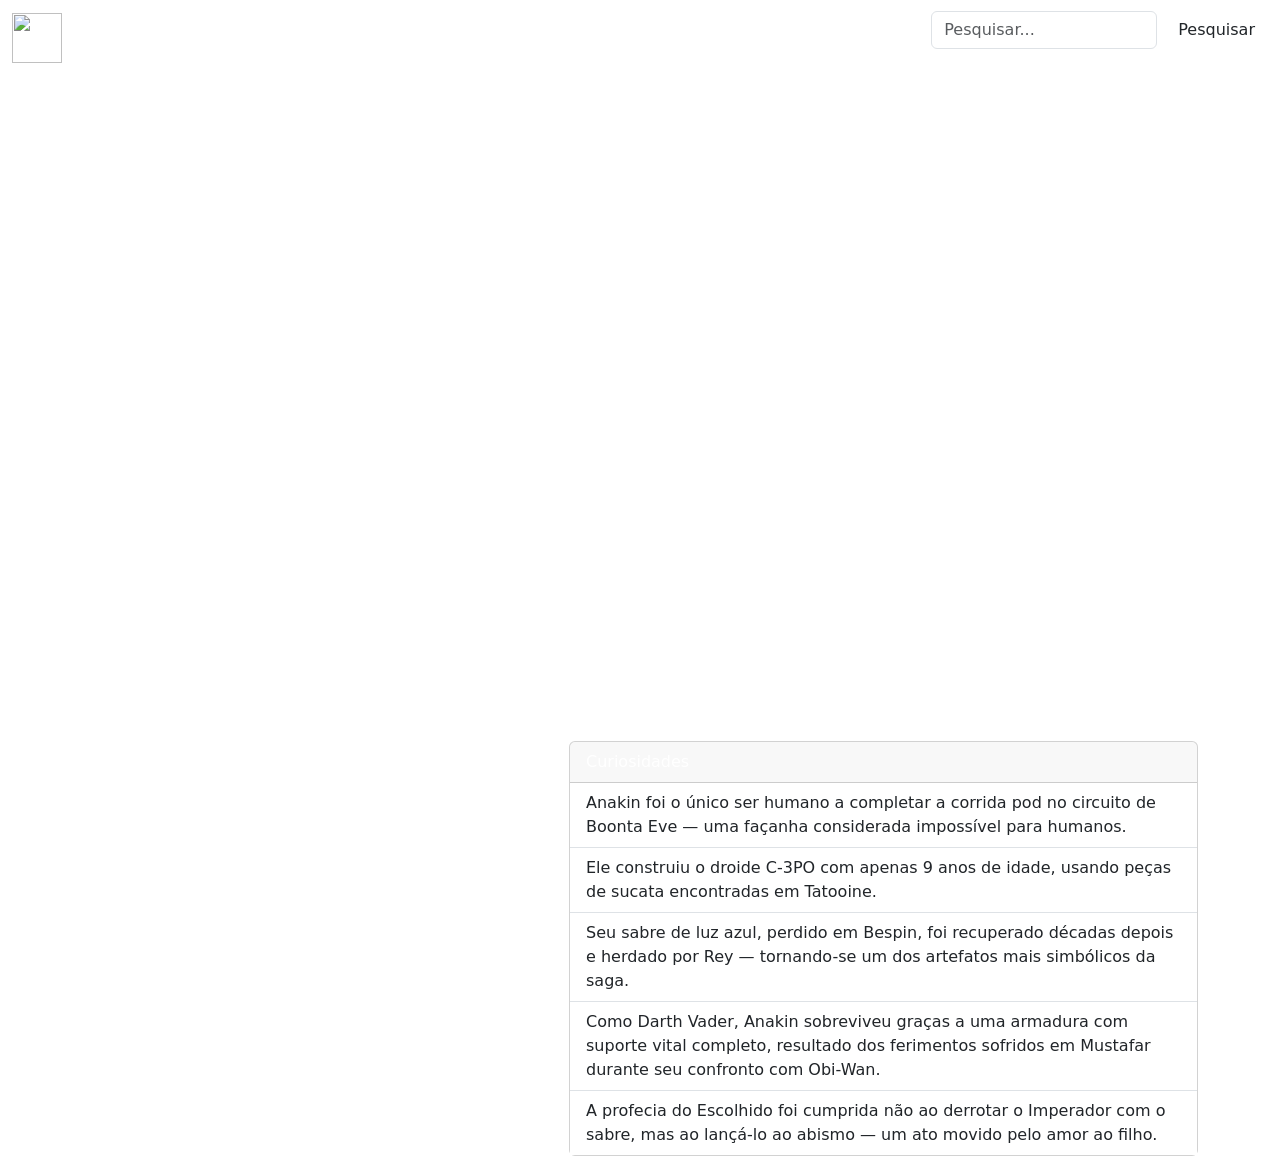
==== home.html @ 6c8e9601 "add - refazendo a infraestrutura do site para melhor desempenho" ====
<html lang="pt-br">
<head>
    <meta charset="UTF-8">
    <meta name="viewport" content="width=device-width, initial-scale=1.0">
    <title>Anakin Skywalker</title>
    <link href="https://cdn.jsdelivr.net/npm/bootstrap@5.3.8/dist/css/bootstrap.min.css" rel="stylesheet"
        integrity="sha384-sRIl4kxILFvY47J16cr9ZwB07vP4J8+LH7qKQnuqkuIAvNWLzeN8tE5YBujZqJLB" crossorigin="anonymous">
    <link rel="stylesheet" href="styles/style.css">
</head>
<body id="body-presentation">

    <nav class="navbar navbar-expand-lg navbar-dark" id="navbar-main">
        <div class="container-fluid">
            <a class="navbar-brand" href="home.html#">
                <img src="" alt="Anakin Skywalker Logo" height="50">
            </a>
            <button class="navbar-toggler" type="button" data-bs-toggle="collapse"
                data-bs-target="#navbarSupportedContent" aria-controls="navbarSupportedContent"
                aria-expanded="false" aria-label="Toggle navigation">
                <span class="navbar-toggler-icon"></span>
            </button>
            <div class="collapse navbar-collapse" id="navbarSupportedContent">
                <ul class="navbar-nav me-auto mb-2 mb-lg-0">
                    <li class="nav-item">
                        <a class="nav-link" href="home.html#">Início</a>
                    </li>
                    <li class="nav-item">
                        <a class="nav-link" href="#">Star Wars</a>
                    </li>
                    <li class="nav-item dropdown">
                        <a class="nav-link dropdown-toggle" href="#" id="navbarDropdown" role="button"
                            data-bs-toggle="dropdown" aria-expanded="false">
                            Seções
                        </a>
                        <ul class="dropdown-menu" id="dropdown-menu" aria-labelledby="navbarDropdown">
                            <li><a class="dropdown-item" href="presentation.html">Apresentação</a></li>
                            <li><a class="dropdown-item" href="#">Origem</a></li>
                            <li><a class="dropdown-item" href="#">A Queda</a></li>
                            <li><a class="dropdown-item" href="#">Fórum</a></li>
                        </ul>
                    </li>
                </ul>
                <form class="d-flex">
                    <input class="form-control me-2" type="search" placeholder="Pesquisar..." aria-label="Search">
                    <button class="btn" id="btn-search" type="submit">Pesquisar</button>
                </form>
            </div>
        </div>
    </nav>

    <section class="container mt-5 text-white">
        <div class="row align-items-center">

            <div class="col-md-5 text-center">
                <div class="d-flex align-items-center justify-content-center" id="img-placeholder">
                    <!-- Adicione a imagem do personagem aqui -->
                    IMAGEM DO PERSONAGEM
                </div>
            </div>

            <div class="col-md-7 ps-4" id="text-box">
                <h1 class="mb-1">Anakin <span id="name-highlight">Skywalker</span></h1>
                <hr id="title-divider" class="mb-4">

                <p>
                    Anakin Skywalker, nascido como o Escolhido da Força, é um dos personagens mais complexos e
                    trágicos da saga Star Wars. Oriundo do planeta Tatooine, onde viveu como escravo junto à sua
                    mãe, Shmi, Anakin foi descoberto pelo Jedi Qui-Gon Jinn, que acreditava ser ele a profecia
                    vivante responsável por trazer equilíbrio à Força.
                </p>

                <p>
                    Dotado de um midichlorian count sem precedentes — superior até mesmo ao do Mestre Yoda —
                    Anakin demonstrou habilidades extraordinárias desde criança: pilotava pods com maestria
                    instintiva, construía droides e possuía reflexos sobre-humanos. Sua ligação com a Força
                    era tão profunda que a própria Força o concebeu, sem a necessidade de um pai biológico.
                </p>

                <p>
                    Treinado por Obi-Wan Kenobi, Anakin tornou-se um dos mais brilhantes Cavaleiros Jedi da
                    República, heroico nas batalhas das Guerras Clônicas. Contudo, seu amor por Padmé Amidala
                    e o medo de perdê-la abriram uma brecha para a sedução do Lado Sombrio, culminando em
                    sua transformação no temível Lorde Sith Darth Vader.
                </p>

                <p>
                    Mais do que um vilão ou um herói, Anakin Skywalker é o símbolo da dualidade humana —
                    entre luz e sombra, dever e paixão, poder e fraqueza. Sua redenção final, ao salvar
                    seu filho Luke, provou que mesmo nas trevas mais profundas, a luz da Força nunca se apaga.
                </p>

                <div class="row mt-4">
                    <div class="col-12">
                        <div class="card text-white" id="curiosidades-card">
                            <div class="card-header" id="card-header">
                                Curiosidades
                            </div>
                            <div class="card-body p-0">
                                <ul class="list-group list-group-flush" id="curiosidades-list">
                                    <li class="list-group-item">
                                        Anakin foi o único ser humano a completar a corrida pod no circuito de Boonta Eve — uma façanha considerada impossível para humanos.
                                    </li>
                                    <li class="list-group-item">
                                        Ele construiu o droide C-3PO com apenas 9 anos de idade, usando peças de sucata encontradas em Tatooine.
                                    </li>
                                    <li class="list-group-item">
                                        Seu sabre de luz azul, perdido em Bespin, foi recuperado décadas depois e herdado por Rey — tornando-se um dos artefatos mais simbólicos da saga.
                                    </li>
                                    <li class="list-group-item">
                                        Como Darth Vader, Anakin sobreviveu graças a uma armadura com suporte vital completo, resultado dos ferimentos sofridos em Mustafar durante seu confronto com Obi-Wan.
                                    </li>
                                    <li class="list-group-item">
                                        A profecia do Escolhido foi cumprida não ao derrotar o Imperador com o sabre, mas ao lançá-lo ao abismo — um ato movido pelo amor ao filho.
                                    </li>
                                </ul>
                            </div>
                        </div>
                    </div>
                </div>

            </div>

        </div>
    </section>

    <script src="https://cdn.jsdelivr.net/npm/bootstrap@5.0.2/dist/js/bootstrap.bundle.min.js"
        integrity="sha384-MrcW6ZMFYlzcLA8Nl+NtUVF0sA7MsXsP1UyJoMp4YLEuNSfAP+JcXn/tWtIaxVXM"
        crossorigin="anonymous"></script>
    <script src="scripts/script.js"></script>


</body>
</html>
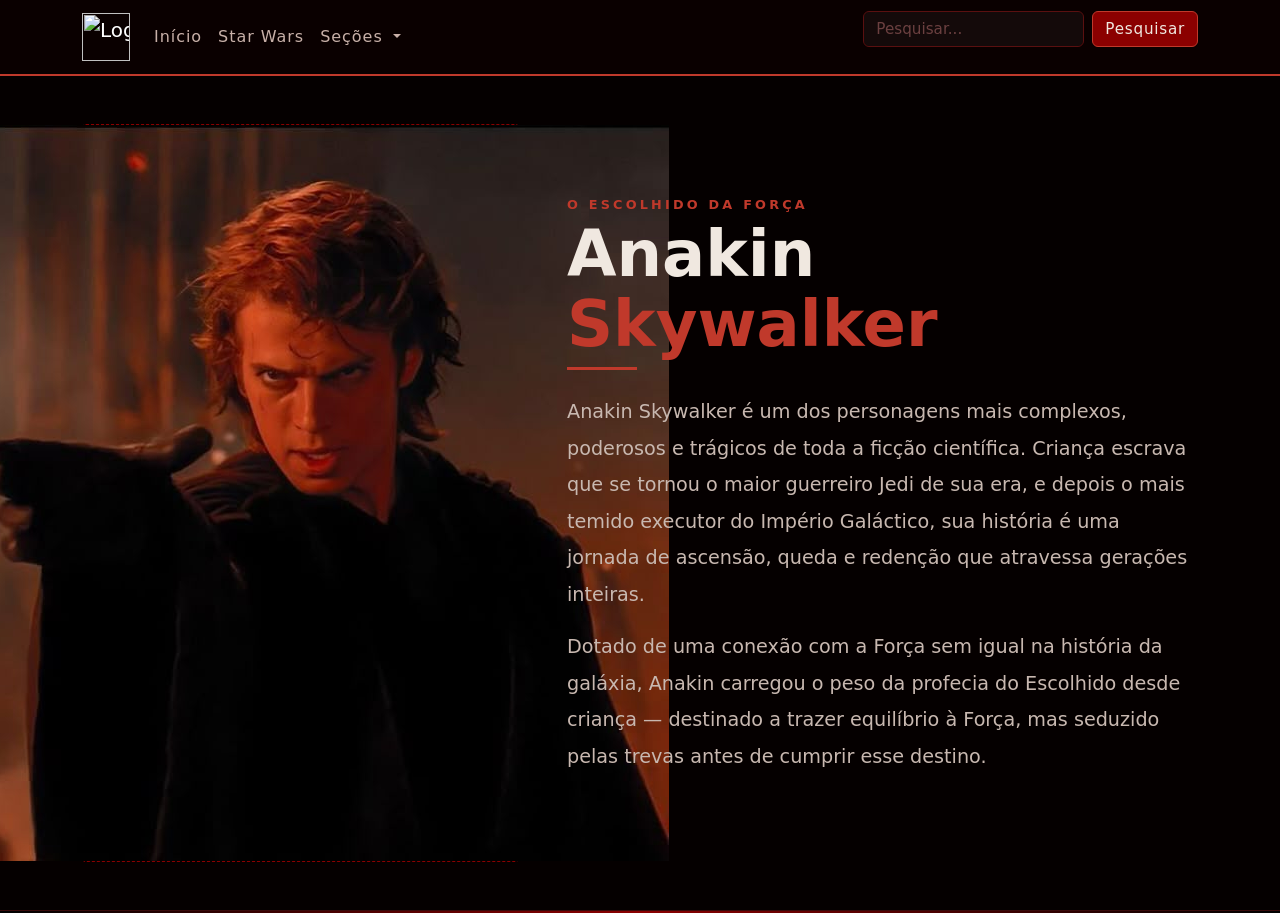
==== commit 73666a06: "add - navbar feita e possivelmente funcional e primeiro tópico feito, pasta assets com as imagens po" ====
--- a/home.html
+++ b/home.html
@@ -5,31 +5,32 @@
     <title>Anakin Skywalker</title>
     <link href="https://cdn.jsdelivr.net/npm/bootstrap@5.3.8/dist/css/bootstrap.min.css" rel="stylesheet"
         integrity="sha384-sRIl4kxILFvY47J16cr9ZwB07vP4J8+LH7qKQnuqkuIAvNWLzeN8tE5YBujZqJLB" crossorigin="anonymous">
-    <link rel="stylesheet" href="styles/style.css">
+    <link rel="stylesheet" href="style.css">
 </head>
-<body id="body-presentation">
+<body id="body-main">
 
+    <!-- NAVBAR -->
     <nav class="navbar navbar-expand-lg navbar-dark" id="navbar-main">
-        <div class="container-fluid">
-            <a class="navbar-brand" href="home.html#">
-                <img src="" alt="Anakin Skywalker Logo" height="50">
+        <div class="container">
+            <a class="navbar-brand" href="home.html">
+                <img src="" alt="Logo" height="48">
             </a>
             <button class="navbar-toggler" type="button" data-bs-toggle="collapse"
-                data-bs-target="#navbarSupportedContent" aria-controls="navbarSupportedContent"
+                data-bs-target="#navbarContent" aria-controls="navbarContent"
                 aria-expanded="false" aria-label="Toggle navigation">
                 <span class="navbar-toggler-icon"></span>
             </button>
-            <div class="collapse navbar-collapse" id="navbarSupportedContent">
+            <div class="collapse navbar-collapse" id="navbarContent">
                 <ul class="navbar-nav me-auto mb-2 mb-lg-0">
                     <li class="nav-item">
-                        <a class="nav-link" href="home.html#">Início</a>
+                        <a class="nav-link" href="home.html">Início</a>
                     </li>
                     <li class="nav-item">
                         <a class="nav-link" href="#">Star Wars</a>
                     </li>
                     <li class="nav-item dropdown">
-                        <a class="nav-link dropdown-toggle" href="#" id="navbarDropdown" role="button"
-                            data-bs-toggle="dropdown" aria-expanded="false">
+                        <a class="nav-link dropdown-toggle" href="#" id="navbarDropdown"
+                            role="button" data-bs-toggle="dropdown" aria-expanded="false">
                             Seções
                         </a>
                         <ul class="dropdown-menu" id="dropdown-menu" aria-labelledby="navbarDropdown">
@@ -48,86 +49,41 @@
         </div>
     </nav>
 
-    <section class="container mt-5 text-white">
-        <div class="row align-items-center">
-
-            <div class="col-md-5 text-center">
-                <div class="d-flex align-items-center justify-content-center" id="img-placeholder">
-                    <!-- Adicione a imagem do personagem aqui -->
-                    IMAGEM DO PERSONAGEM
+    <!-- O ESCOLHIDOOOO -->
+    <section id="hero" class="py-5">
+        <div class="container">
+            <div class="row align-items-center g-5">
+                <div class="col-md-5 text-center">
+                    <div class="img-block d-flex align-items-center justify-content-center" id="hero-img">
+                       <img src="assets/anakin.bravo.jpg" alt="">
+                    </div>
+                </div>
+                <div class="col-md-7">
+                    <p class="section-label">O ESCOLHIDO DA FORÇA</p>
+                    <h1 id="hero-title">Anakin<br><span id="hero-surname">Skywalker</span></h1>
+                    <div class="red-line mb-4"></div>
+                    <p class="lead-text">
+                        Anakin Skywalker é um dos personagens mais complexos, poderosos e trágicos de toda a ficção científica.
+                        Criança escrava que se tornou o maior guerreiro Jedi de sua era, e depois o mais temido executor do Império Galáctico,
+                        sua história é uma jornada de ascensão, queda e redenção que atravessa gerações inteiras.
+                    </p>
+                    <p class="lead-text">
+                        Dotado de uma conexão com a Força sem igual na história da galáxia, Anakin carregou o peso da profecia do Escolhido
+                        desde criança — destinado a trazer equilíbrio à Força, mas seduzido pelas trevas antes de cumprir esse destino.
+                    </p>
                 </div>
             </div>
-
-            <div class="col-md-7 ps-4" id="text-box">
-                <h1 class="mb-1">Anakin <span id="name-highlight">Skywalker</span></h1>
-                <hr id="title-divider" class="mb-4">
-
-                <p>
-                    Anakin Skywalker, nascido como o Escolhido da Força, é um dos personagens mais complexos e
-                    trágicos da saga Star Wars. Oriundo do planeta Tatooine, onde viveu como escravo junto à sua
-                    mãe, Shmi, Anakin foi descoberto pelo Jedi Qui-Gon Jinn, que acreditava ser ele a profecia
-                    vivante responsável por trazer equilíbrio à Força.
-                </p>
-
-                <p>
-                    Dotado de um midichlorian count sem precedentes — superior até mesmo ao do Mestre Yoda —
-                    Anakin demonstrou habilidades extraordinárias desde criança: pilotava pods com maestria
-                    instintiva, construía droides e possuía reflexos sobre-humanos. Sua ligação com a Força
-                    era tão profunda que a própria Força o concebeu, sem a necessidade de um pai biológico.
-                </p>
-
-                <p>
-                    Treinado por Obi-Wan Kenobi, Anakin tornou-se um dos mais brilhantes Cavaleiros Jedi da
-                    República, heroico nas batalhas das Guerras Clônicas. Contudo, seu amor por Padmé Amidala
-                    e o medo de perdê-la abriram uma brecha para a sedução do Lado Sombrio, culminando em
-                    sua transformação no temível Lorde Sith Darth Vader.
-                </p>
-
-                <p>
-                    Mais do que um vilão ou um herói, Anakin Skywalker é o símbolo da dualidade humana —
-                    entre luz e sombra, dever e paixão, poder e fraqueza. Sua redenção final, ao salvar
-                    seu filho Luke, provou que mesmo nas trevas mais profundas, a luz da Força nunca se apaga.
-                </p>
-
-                <div class="row mt-4">
-                    <div class="col-12">
-                        <div class="card text-white" id="curiosidades-card">
-                            <div class="card-header" id="card-header">
-                                Curiosidades
-                            </div>
-                            <div class="card-body p-0">
-                                <ul class="list-group list-group-flush" id="curiosidades-list">
-                                    <li class="list-group-item">
-                                        Anakin foi o único ser humano a completar a corrida pod no circuito de Boonta Eve — uma façanha considerada impossível para humanos.
-                                    </li>
-                                    <li class="list-group-item">
-                                        Ele construiu o droide C-3PO com apenas 9 anos de idade, usando peças de sucata encontradas em Tatooine.
-                                    </li>
-                                    <li class="list-group-item">
-                                        Seu sabre de luz azul, perdido em Bespin, foi recuperado décadas depois e herdado por Rey — tornando-se um dos artefatos mais simbólicos da saga.
-                                    </li>
-                                    <li class="list-group-item">
-                                        Como Darth Vader, Anakin sobreviveu graças a uma armadura com suporte vital completo, resultado dos ferimentos sofridos em Mustafar durante seu confronto com Obi-Wan.
-                                    </li>
-                                    <li class="list-group-item">
-                                        A profecia do Escolhido foi cumprida não ao derrotar o Imperador com o sabre, mas ao lançá-lo ao abismo — um ato movido pelo amor ao filho.
-                                    </li>
-                                </ul>
-                            </div>
-                        </div>
-                    </div>
-                </div>
-
-            </div>
-
         </div>
     </section>
+
+    <div class="section-divider"></div>
+
+    
 
     <script src="https://cdn.jsdelivr.net/npm/bootstrap@5.0.2/dist/js/bootstrap.bundle.min.js"
         integrity="sha384-MrcW6ZMFYlzcLA8Nl+NtUVF0sA7MsXsP1UyJoMp4YLEuNSfAP+JcXn/tWtIaxVXM"
         crossorigin="anonymous"></script>
     <script src="scripts/script.js"></script>
 
-
 </body>
 </html>
--- a/style.css
+++ b/style.css
@@ -0,0 +1,202 @@
+/* ── BASE ── */
+body#body-main {
+    background-color: #000000;
+    color: #e0d4cc;
+    overflow-y: scroll;
+}
+
+/* ── NAVBAR ── */
+#navbar-main {
+    background-color: #0a0000 !important;
+    border-bottom: 2px solid #c0392b;
+}
+
+.nav-link {
+    color: #c8b0a8 !important;
+    font-size: 1rem;
+    letter-spacing: 0.06em;
+}
+
+.nav-link:hover {
+    color: #ffffff !important;
+}
+
+#dropdown-menu {
+    background-color: #0d0000;
+    border: 1px solid #8b0000;
+}
+
+#dropdown-menu .dropdown-item {
+    color: #c8b0a8;
+    font-size: 0.95rem;
+}
+
+#dropdown-menu .dropdown-item:hover {
+    background-color: rgba(192, 57, 43, 0.25);
+    color: #ffffff;
+}
+
+#btn-search {
+    background-color: #8b0000;
+    color: #f0e8e0;
+    border: 1px solid #c0392b;
+    font-size: 0.95rem;
+    letter-spacing: 0.05em;
+}
+
+#btn-search:hover {
+    background-color: #c0392b;
+    color: #ffffff;
+}
+
+.form-control {
+    background-color: rgba(255,255,255,0.04);
+    border: 1px solid #5a1010;
+    color: #e0d4cc;
+    font-size: 0.95rem;
+}
+
+.form-control::placeholder { color: #6b4040; }
+
+.form-control:focus {
+    background-color: rgba(255,255,255,0.06);
+    border-color: #c0392b;
+    box-shadow: 0 0 0 0.15rem rgba(192,57,43,0.25);
+    color: #e0d4cc;
+}
+
+/* ── HERO ── */
+#hero {
+    background-color: #050000;
+    border-bottom: 1px solid #3a0a0a;
+}
+
+#hero-title {
+    font-size: 4rem;
+    font-weight: 800;
+    line-height: 1.1;
+    color: #f0e8e0;
+}
+
+#hero-surname {
+    color: #c0392b;
+}
+
+/* ── SECTIONS ── */
+section { background-color: #000000; }
+#jedi         { background-color: #030000; }
+#queda        { background-color: #070000; }
+#vader        { background-color: #030000; }
+#curiosidades { background-color: #050000; }
+
+/* ── LABELS E TÍTULOS ── */
+.section-label {
+    font-size: 0.8rem;
+    letter-spacing: 0.25em;
+    color: #c0392b;
+    margin-bottom: 0.3rem;
+    font-weight: 600;
+}
+
+.section-title {
+    font-size: 2.4rem;
+    font-weight: 700;
+    color: #f0e8e0;
+}
+
+.subsection-title {
+    font-size: 1.6rem;
+    font-weight: 700;
+    color: #f0e8e0;
+}
+
+.red-text { color: #c0392b; }
+
+/* ── LINHAS VERMELHAS ── */
+.red-line {
+    width: 70px;
+    height: 3px;
+    background-color: #c0392b;
+    border: none;
+}
+
+.red-line-sm {
+    width: 50px;
+    height: 2px;
+    background-color: #c0392b;
+}
+
+/* ── TEXTOS ── */
+.lead-text {
+    font-size: 1.2rem;
+    line-height: 1.9;
+    color: #c8b8b0;
+}
+
+.body-text {
+    font-size: 1.15rem;
+    line-height: 1.9;
+    color: #c0b0a8;
+    margin-bottom: 1.2rem;
+}
+
+.card-body-text {
+    font-size: 1.05rem;
+    line-height: 1.8;
+    color: #b0a098;
+}
+
+/* ── BLOCOS DE IMAGEM ── */
+.img-block {
+    min-height: 380px;
+    background-color: #0d0000;
+    border: 1px dashed #8b0000;
+    border-radius: 4px;
+    color: #5a1a1a;
+    font-size: 0.78rem;
+    letter-spacing: 0.15em;
+    text-align: center;
+}
+
+/* ── CARDS DE BATALHA ── */
+#card-obra1, #card-obra2, #card-obra3 {
+    background-color: #0d0000;
+    border: 1px solid #5a1010;
+}
+
+.card-title-red {
+    color: #c0392b;
+    font-size: 1.1rem;
+    font-weight: 700;
+    margin-bottom: 0.8rem;
+}
+
+/* ── CARDS DE CURIOSIDADES ── */
+.curio-card {
+    background-color: #0a0000;
+    border: 1px solid #5a1010;
+    border-top: 3px solid #c0392b;
+}
+
+.curio-number {
+    font-size: 2rem;
+    font-weight: 800;
+    color: #8b0000;
+    margin-bottom: 0.5rem;
+    line-height: 1;
+}
+
+/* ── DIVIDER ── */
+.section-divider {
+    height: 2px;
+    background: linear-gradient(to right, transparent, #8b0000, transparent);
+}
+
+/* ── FOOTER ── */
+#footer-main {
+    background-color: #0a0000;
+    border-top: 2px solid #8b0000;
+    color: #6b3030;
+    font-size: 0.9rem;
+    letter-spacing: 0.08em;
+}
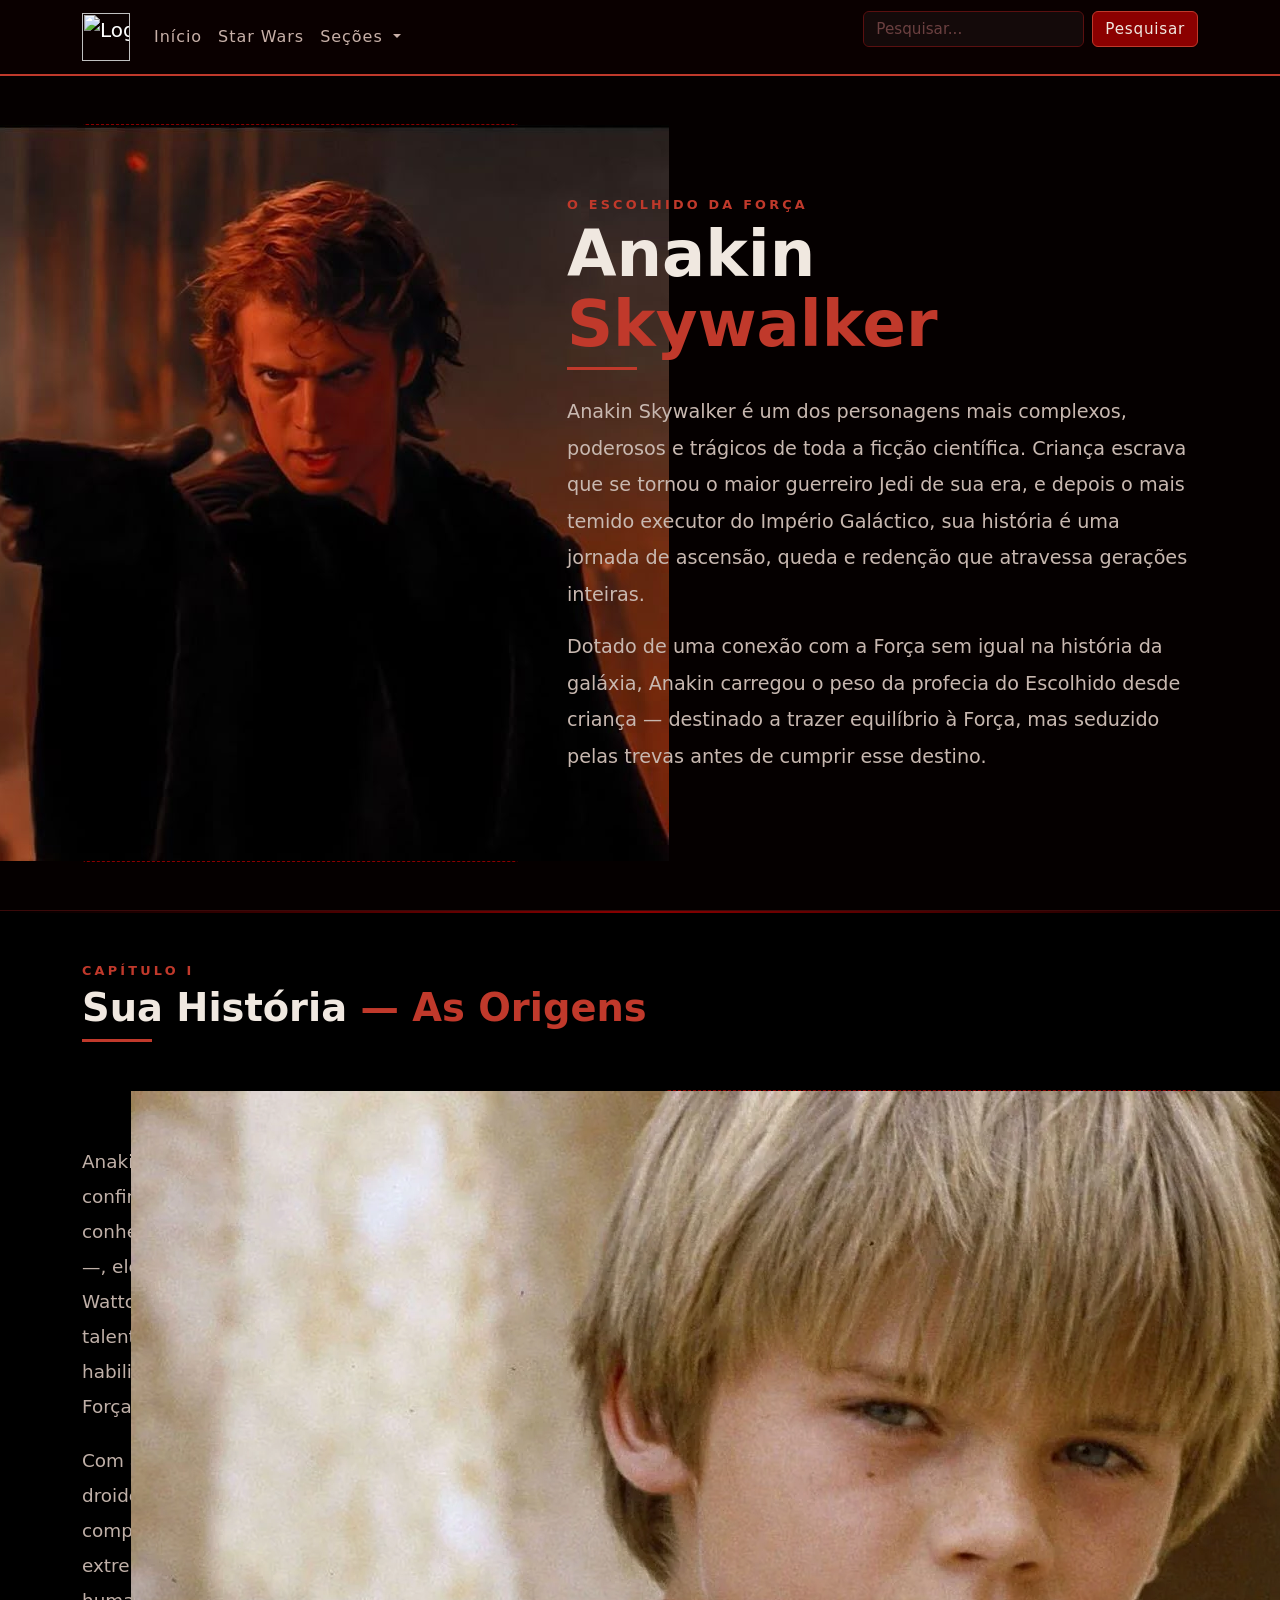
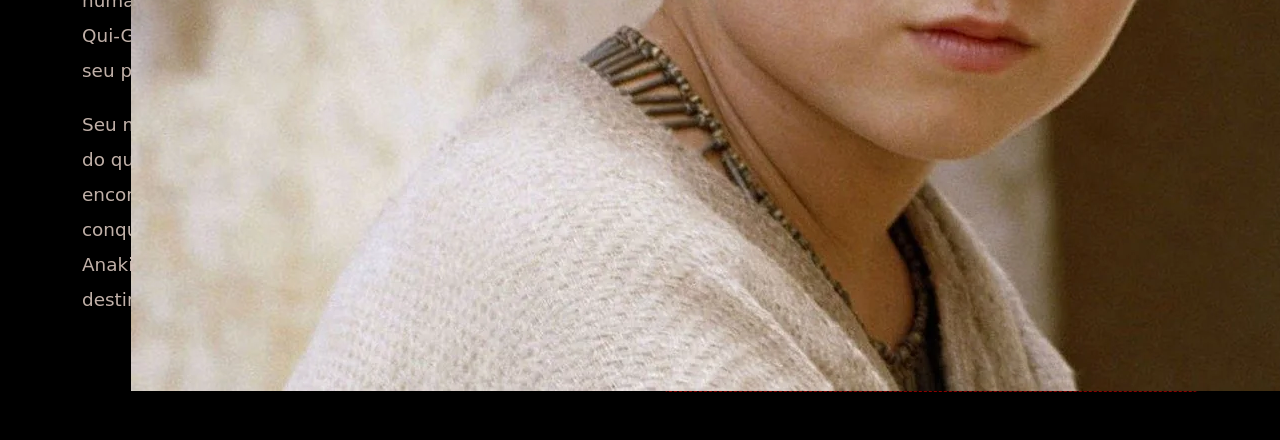
==== commit 0422eee1: "upd - section sobre a história feita" ====
--- a/home.html
+++ b/home.html
@@ -78,7 +78,47 @@
 
     <div class="section-divider"></div>
 
-    
+    <!-- SEÇÃO 1: SUA HISTÓRIA -->
+    <section id="historia" class="py-5">
+        <div class="container">
+            <div class="row mb-4">
+                <div class="col-12">
+                    <p class="section-label">CAPÍTULO I</p>
+                    <h2 class="section-title">Sua História <span class="red-text">— As Origens</span></h2>
+                    <div class="red-line mb-4"></div>
+                </div>
+            </div>
+            <div class="row align-items-center g-5">
+                <div class="col-md-6">
+                    <p class="body-text">
+                        Anakin nasceu em Tatooine, um planeta desértico nos confins da Galáxia, filho de Shmi Skywalker.
+                        Sem pai conhecido — acredita-se que a própria Força o concebeu —, ele e sua mãe viviam
+                        como escravos do Toydarian Watto, em Mos Espa. Desde cedo, Anakin mostrava talentos inexplicáveis:
+                        reflexos sobre-humanos, habilidade inata com mecânica e uma sensibilidade à Força que
+                        nenhum ser vivo havia demonstrado antes.
+                    </p>
+                    <p class="body-text">
+                        Com apenas nove anos, Anakin já havia construído o droide de protocolo C-3PO a partir de
+                        peças de sucata, e competia em corridas de pod — modalidade extremamente perigosa, considerada
+                        impossível para humanos. Foi durante a corrida de Boonta Eve que o Jedi Qui-Gon Jinn o
+                        descobriu, reconhecendo imediatamente seu potencial extraordinário.
+                    </p>
+                    <p class="body-text">
+                        Seu midichlorian count superava 20.000 por célula, mais do que o próprio Mestre Yoda.
+                        Qui-Gon acreditou ter encontrado o Escolhido da antiga profecia Jedi. Após conquistar
+                        sua liberdade em uma aposta arriscada, Anakin deixou Tatooine — e sua mãe — rumo a um destino muito maior.
+                    </p>
+                </div>
+                <div class="col-md-6">
+                    <div class="img-block d-flex align-items-center justify-content-center">
+                       <img src="assets/anakin.crianca.webp" alt="">
+                    </div>
+                </div>
+            </div>
+        </div>
+    </section>
+
+   
 
     <script src="https://cdn.jsdelivr.net/npm/bootstrap@5.0.2/dist/js/bootstrap.bundle.min.js"
         integrity="sha384-MrcW6ZMFYlzcLA8Nl+NtUVF0sA7MsXsP1UyJoMp4YLEuNSfAP+JcXn/tWtIaxVXM"
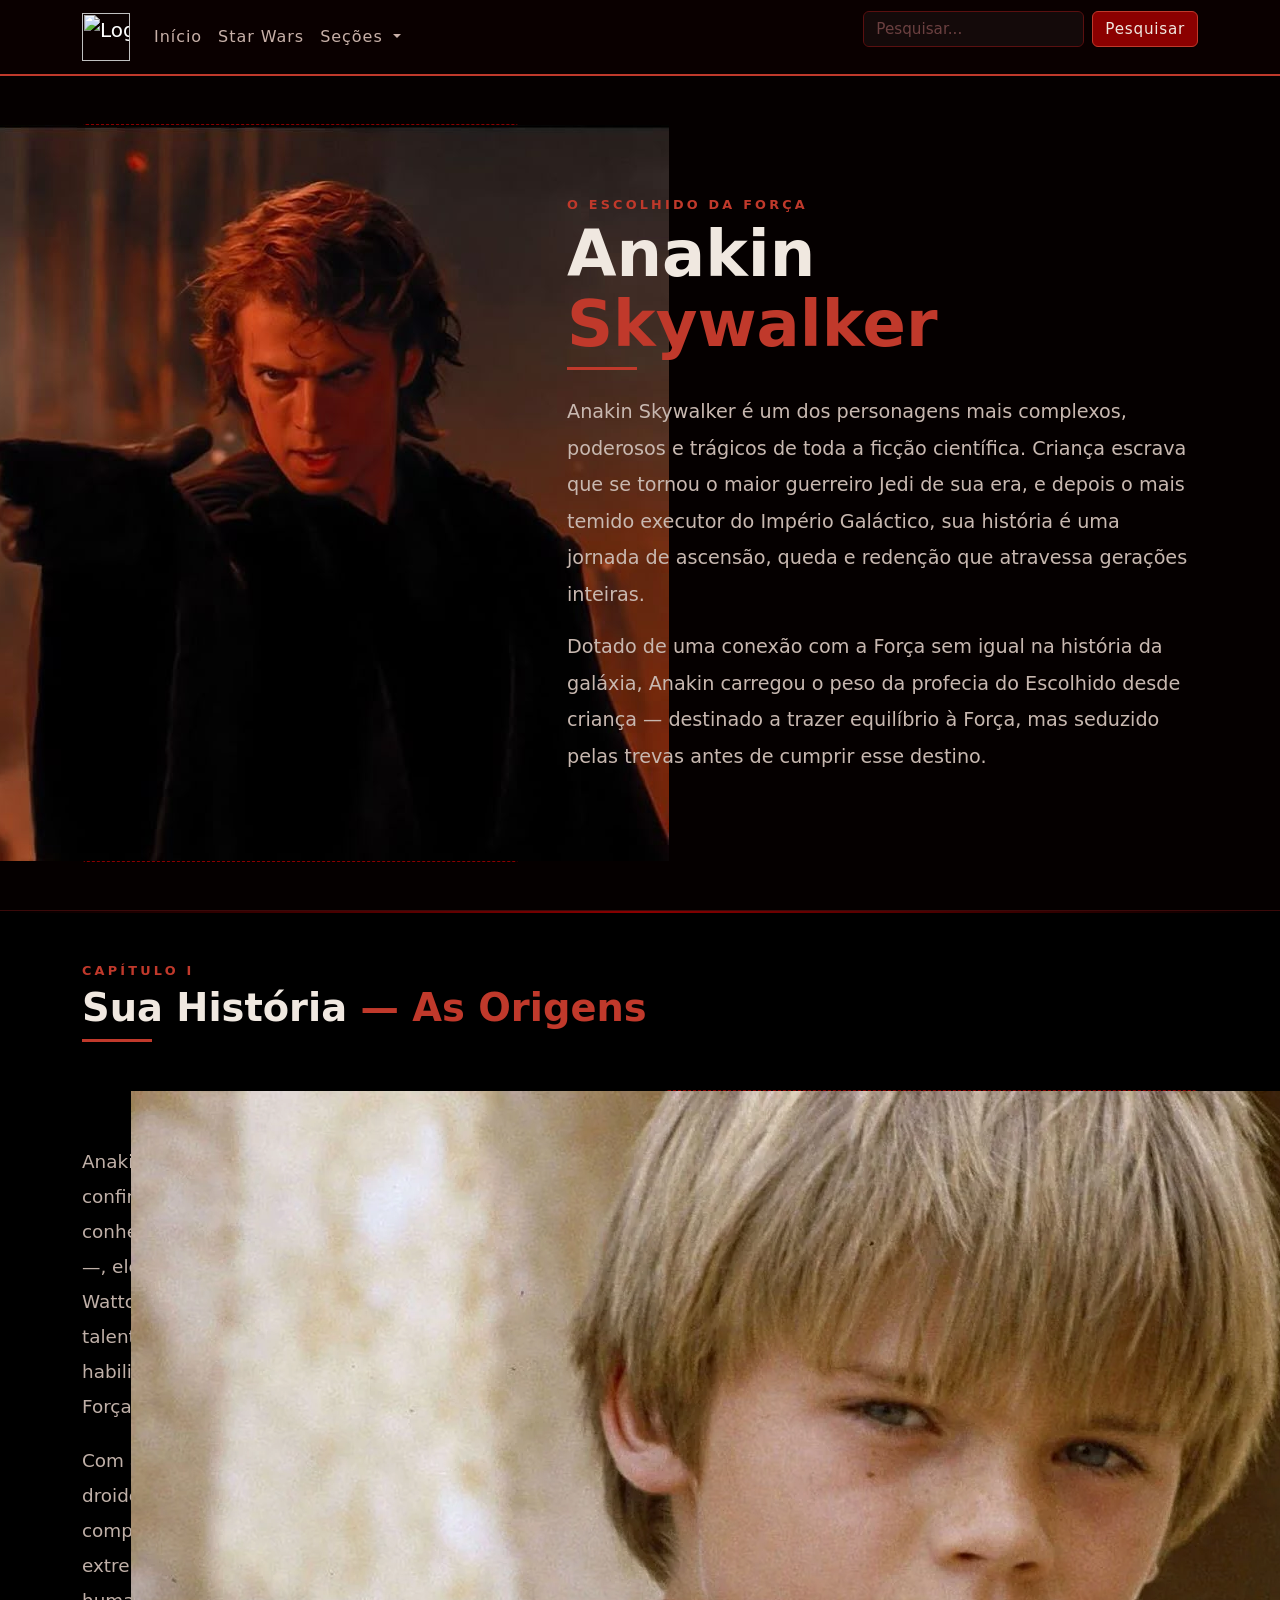
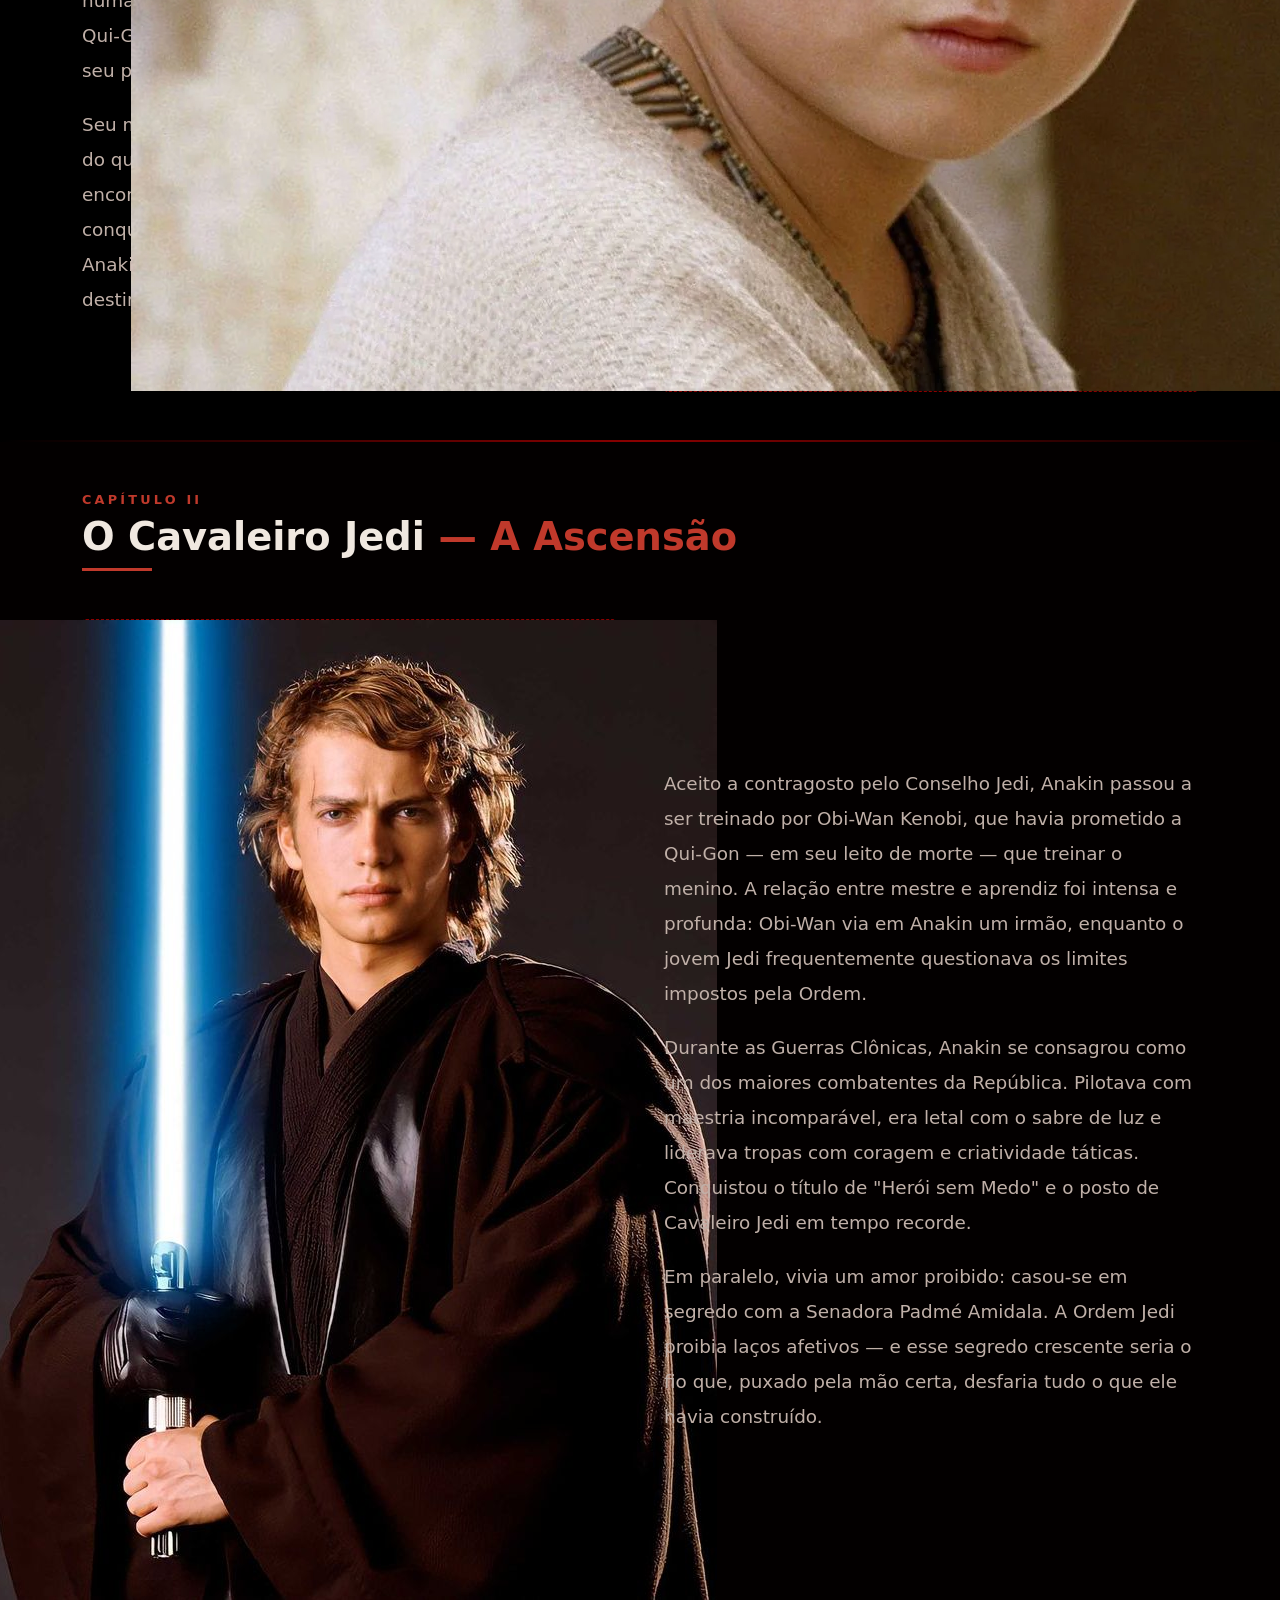
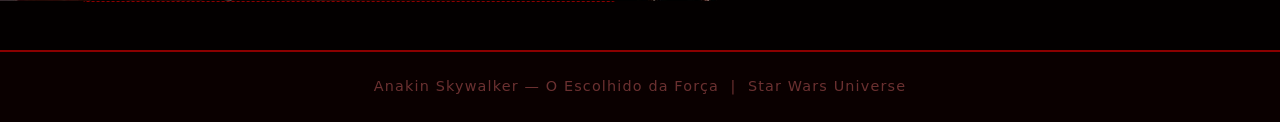
==== commit 0a733032: "upd - fase 02 finalizada" ====
--- a/home.html
+++ b/home.html
@@ -118,7 +118,52 @@
         </div>
     </section>
 
+    <div class="section-divider"></div>
+
+    <!-- SEÇÃO 2: O CAVALEIRO JEDI -->
+    <section id="jedi" class="py-5">
+        <div class="container">
+            <div class="row mb-4">
+                <div class="col-12">
+                    <p class="section-label">CAPÍTULO II</p>
+                    <h2 class="section-title">O Cavaleiro Jedi <span class="red-text">— A Ascensão</span></h2>
+                    <div class="red-line mb-4"></div>
+                </div>
+            </div>
+            <div class="row align-items-center g-5">
+                <div class="col-md-6 order-md-2">
+                    <p class="body-text">
+                        Aceito a contragosto pelo Conselho Jedi, Anakin passou a ser treinado por Obi-Wan Kenobi,
+                        que havia prometido a Qui-Gon — em seu leito de morte — que treinar o menino. A relação entre
+                        mestre e aprendiz foi intensa e profunda: Obi-Wan via em Anakin um irmão, enquanto o jovem
+                        Jedi frequentemente questionava os limites impostos pela Ordem.
+                    </p>
+                    <p class="body-text">
+                        Durante as Guerras Clônicas, Anakin se consagrou como um dos maiores combatentes da
+                        República. Pilotava com maestria incomparável, era letal com o sabre de luz e liderava
+                        tropas com coragem e criatividade táticas. Conquistou o título de "Herói sem Medo"
+                        e o posto de Cavaleiro Jedi em tempo recorde.
+                    </p>
+                    <p class="body-text">
+                        Em paralelo, vivia um amor proibido: casou-se em segredo com a Senadora Padmé Amidala.
+                        A Ordem Jedi proibia laços afetivos — e esse segredo crescente seria o fio que, puxado
+                        pela mão certa, desfaria tudo o que ele havia construído.
+                    </p>
+                </div>
+                <div class="col-md-6 order-md-1">
+                    <div class="img-block d-flex align-items-center justify-content-center">
+                       <img src="assets/anakin.jedi.jpg" alt="">
+                    </div>
+                </div>
+            </div>
+        </div>
+    </section>
+
    
+
+    <footer class="py-4 text-center" id="footer-main">
+        <p class="mb-0">Anakin Skywalker — O Escolhido da Força &nbsp;|&nbsp; Star Wars Universe</p>
+    </footer>
 
     <script src="https://cdn.jsdelivr.net/npm/bootstrap@5.0.2/dist/js/bootstrap.bundle.min.js"
         integrity="sha384-MrcW6ZMFYlzcLA8Nl+NtUVF0sA7MsXsP1UyJoMp4YLEuNSfAP+JcXn/tWtIaxVXM"
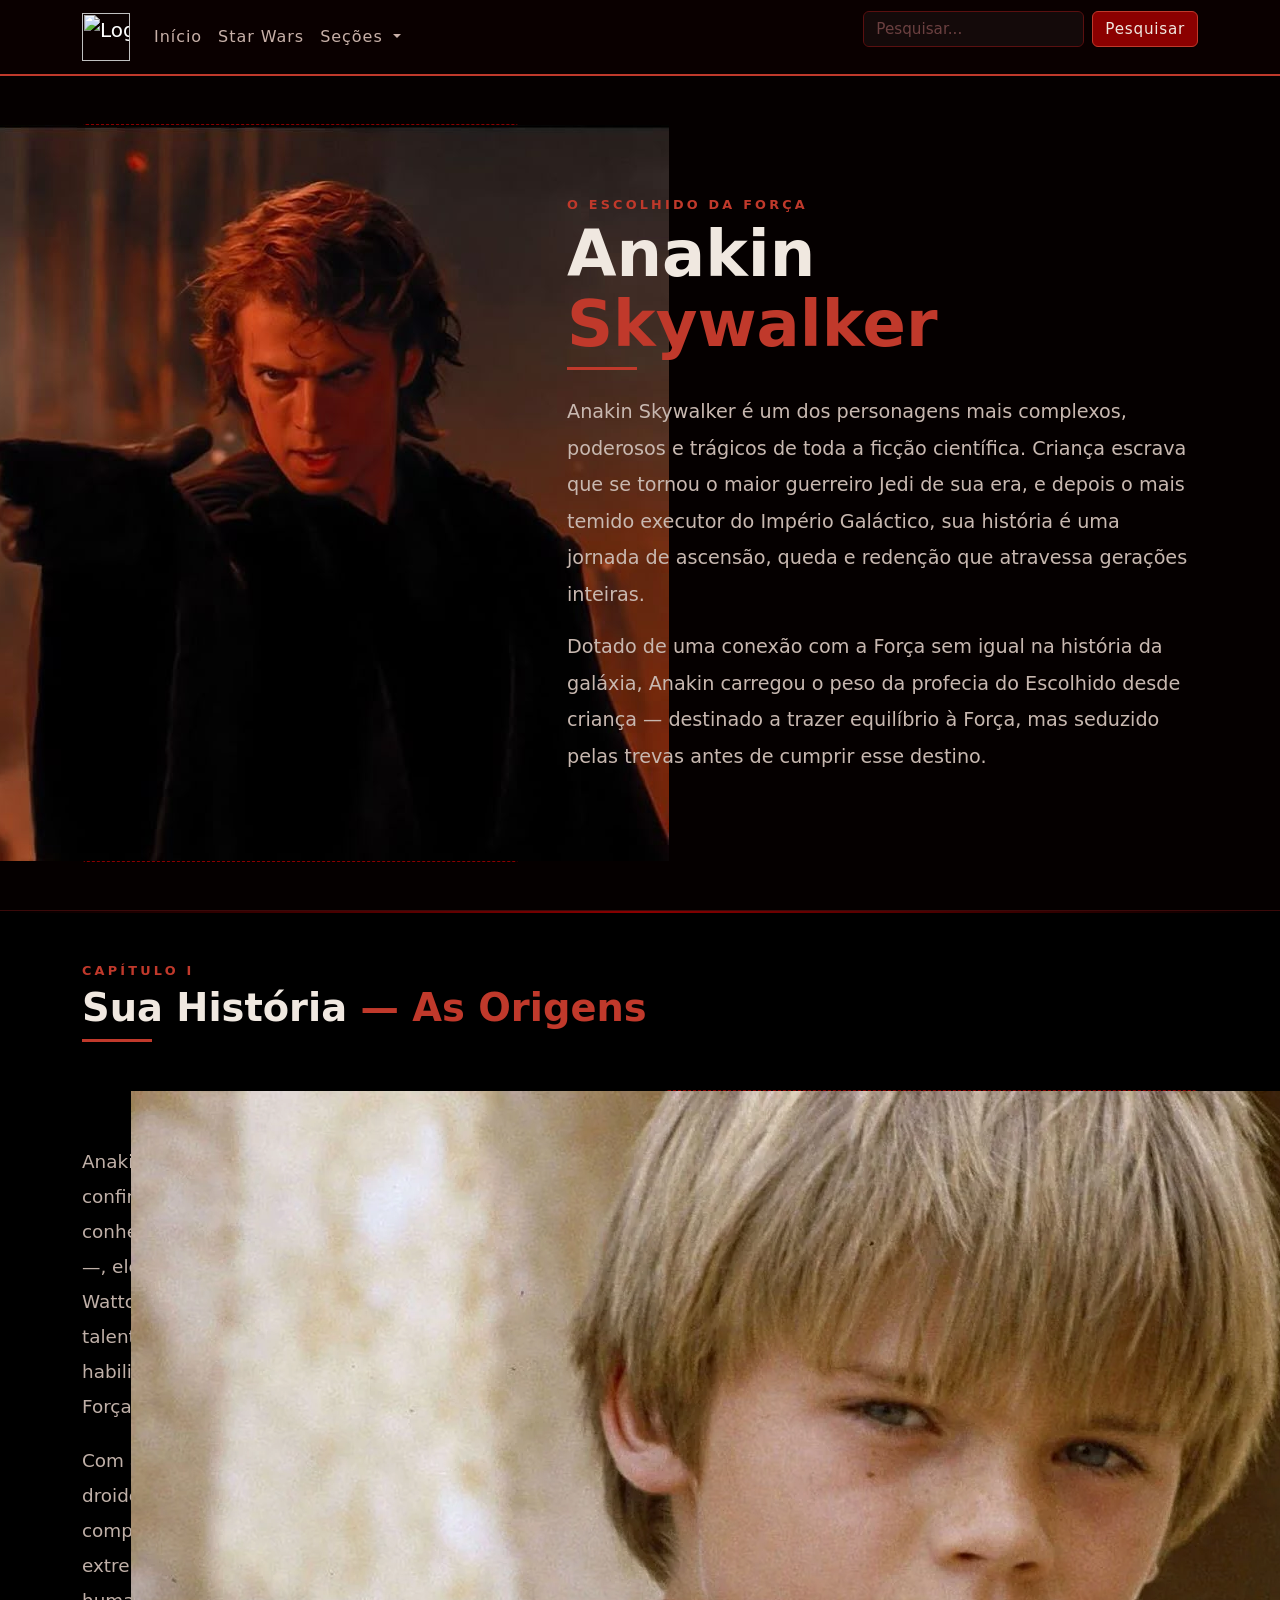
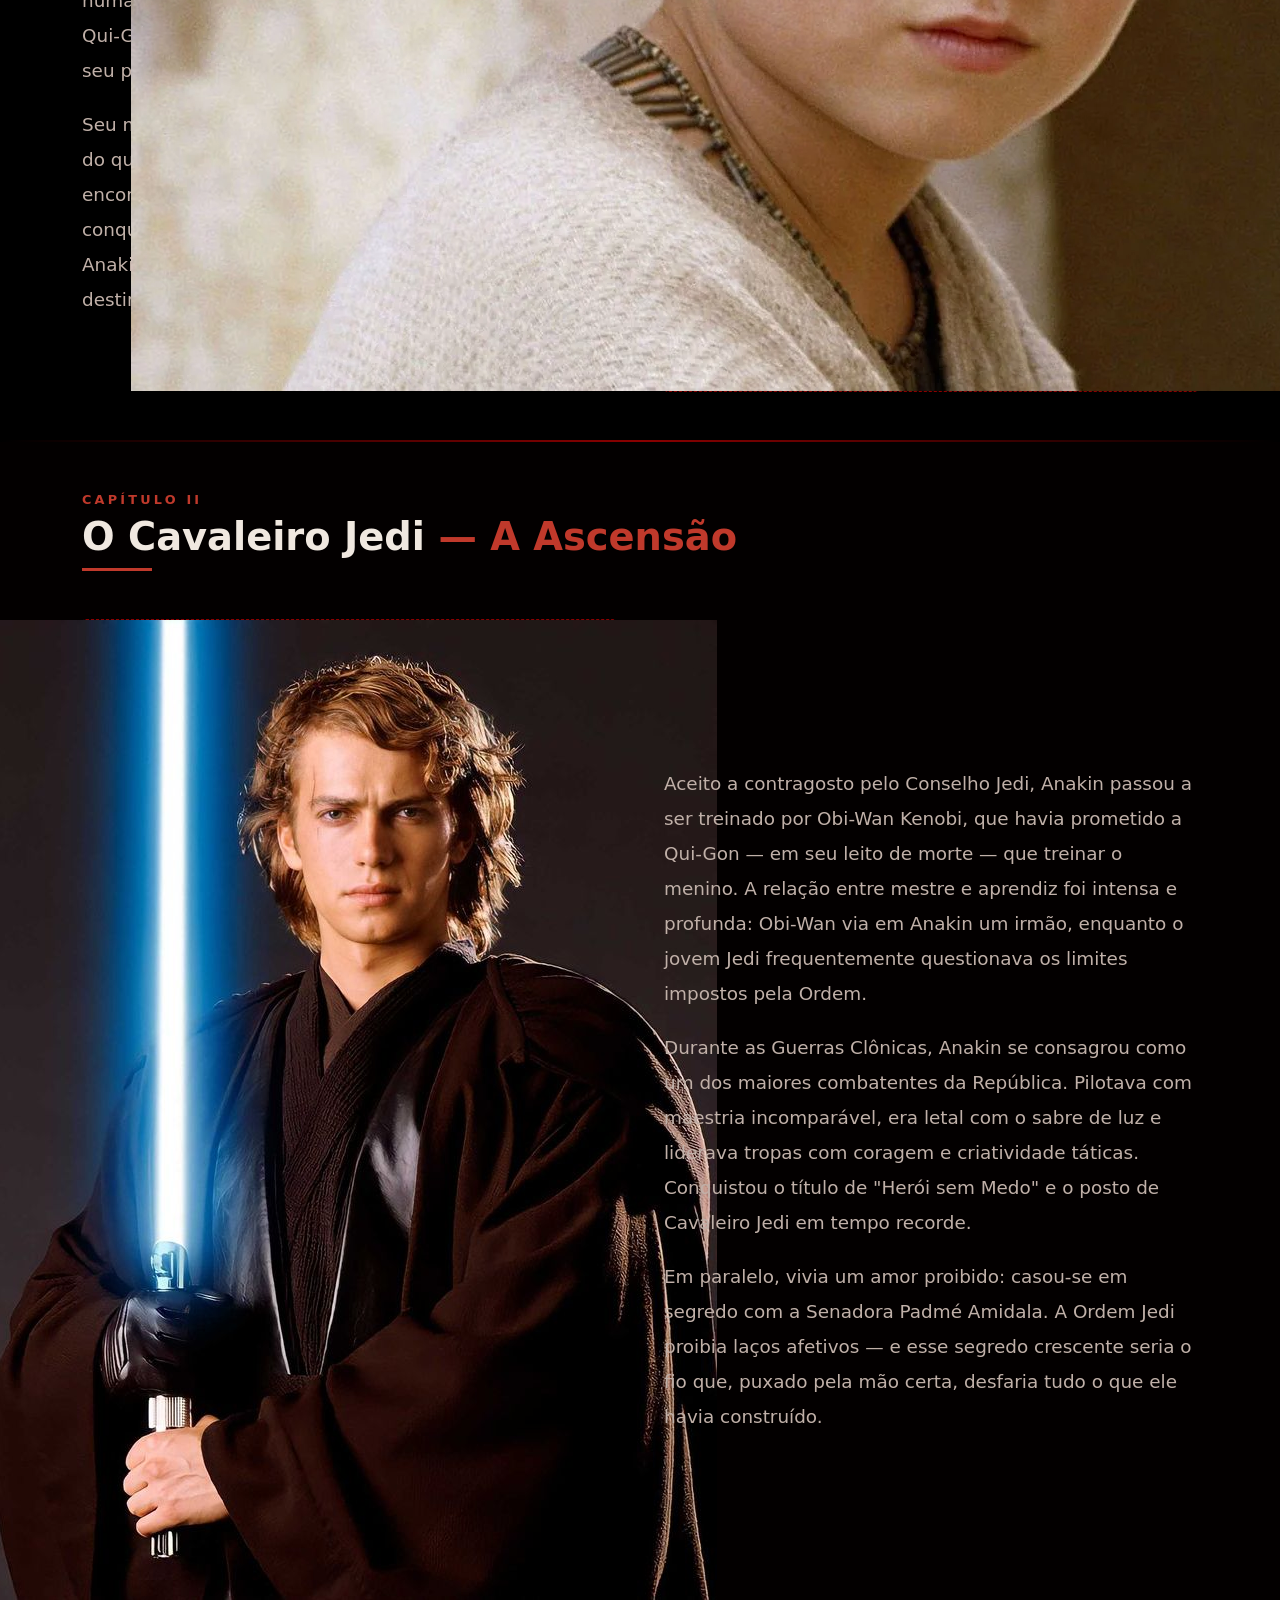
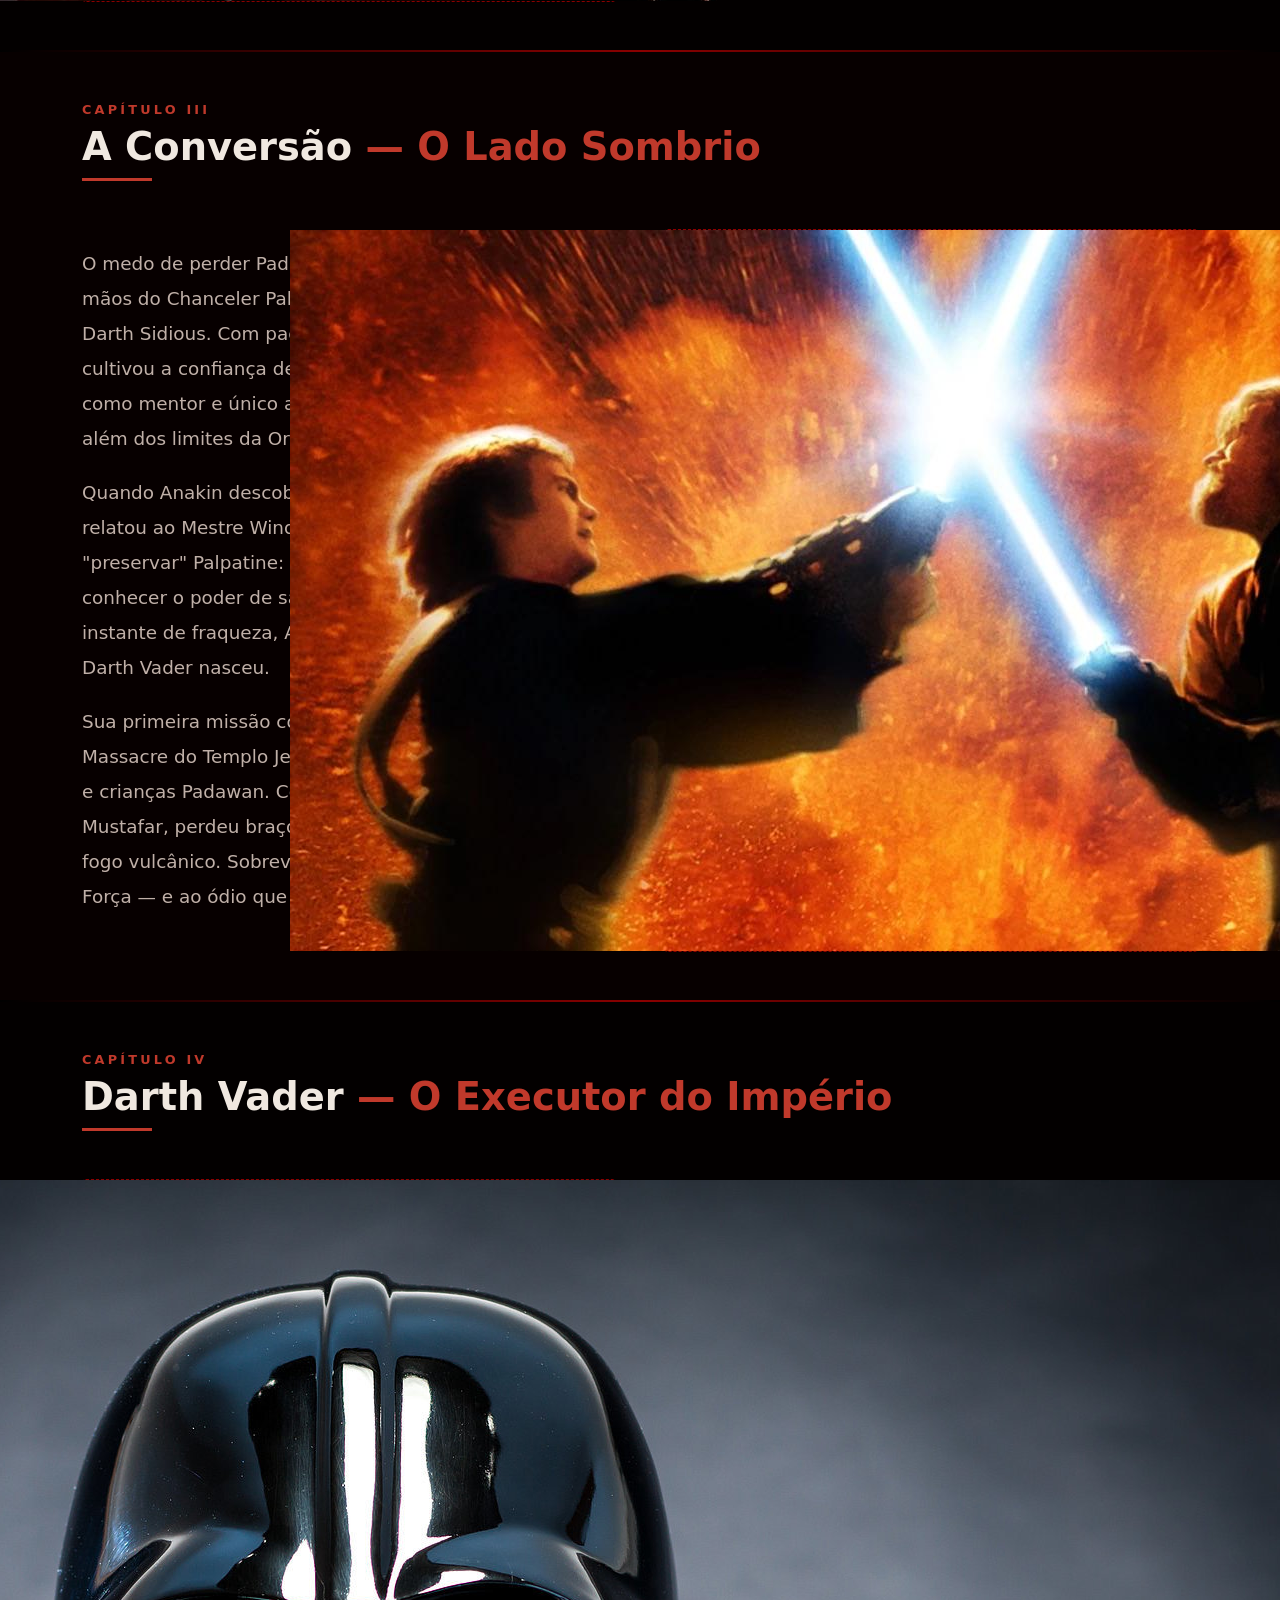
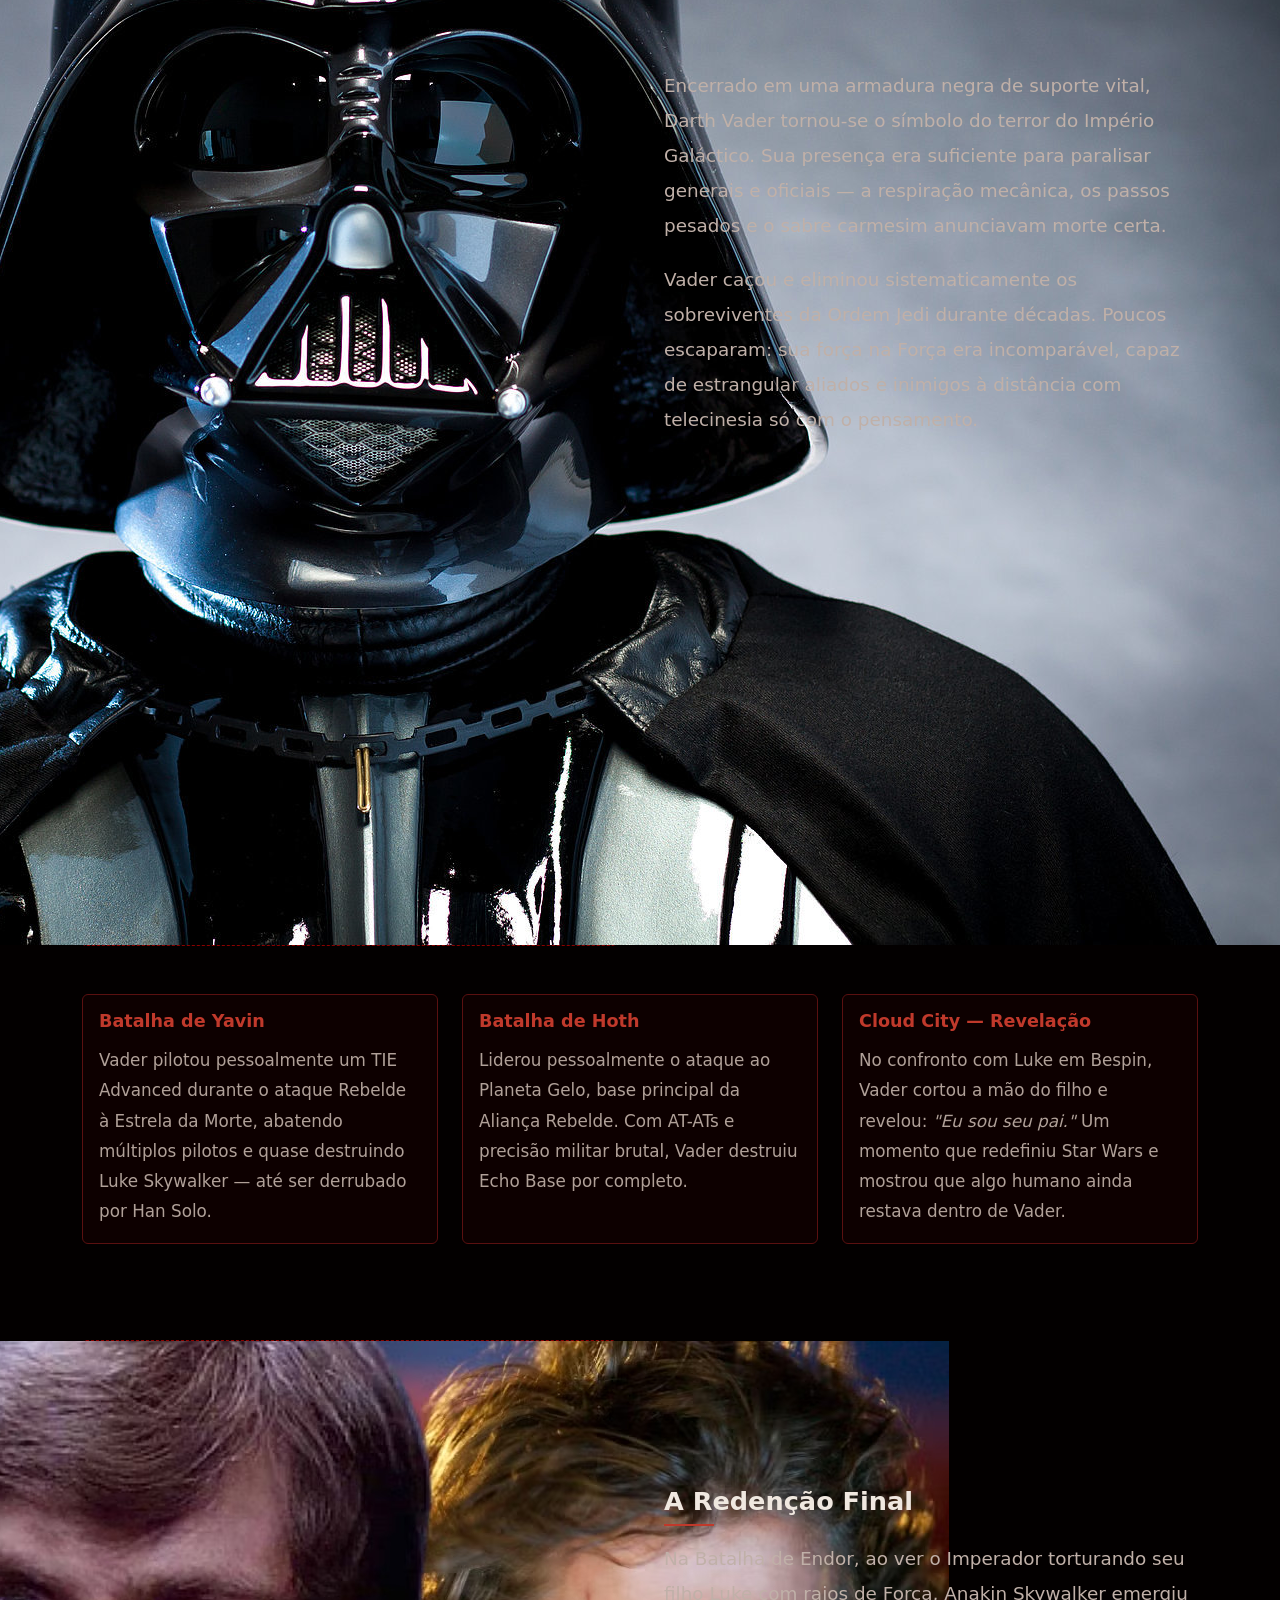
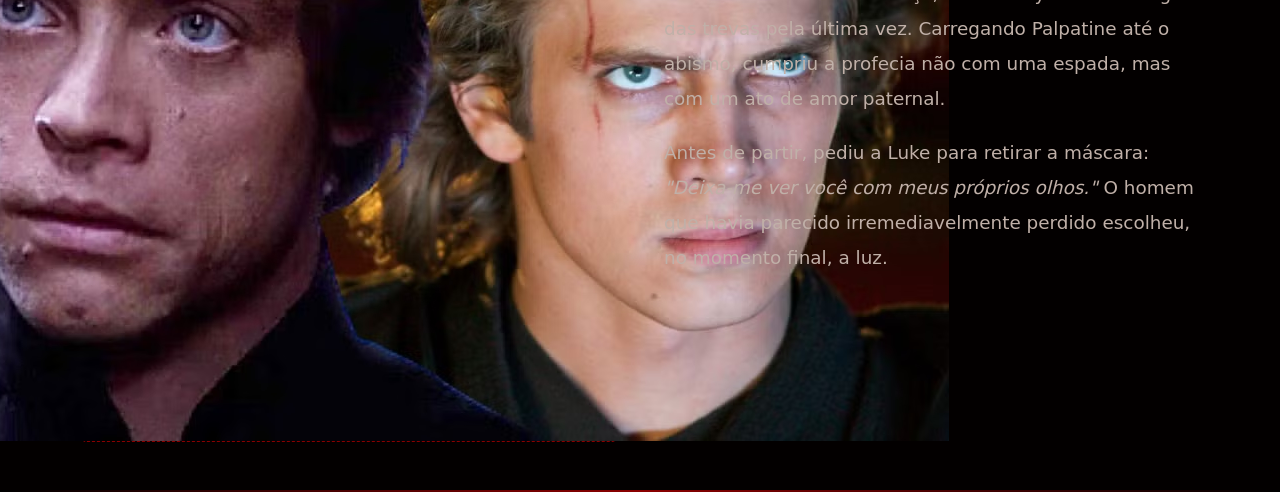
==== commit 52a1bbb5: "upt - resto do fórum feito, so falta as curiosidades do personagem" ====
--- a/home.html
+++ b/home.html
@@ -159,12 +159,143 @@
         </div>
     </section>
 
-   
-
-    <footer class="py-4 text-center" id="footer-main">
-        <p class="mb-0">Anakin Skywalker — O Escolhido da Força &nbsp;|&nbsp; Star Wars Universe</p>
-    </footer>
-
+    <div class="section-divider"></div>
+
+    <!-- SEÇÃO 3: A QUEDA -->
+    <section id="queda" class="py-5">
+        <div class="container">
+            <div class="row mb-4">
+                <div class="col-12">
+                    <p class="section-label">CAPÍTULO III</p>
+                    <h2 class="section-title">A Conversão <span class="red-text">— O Lado Sombrio</span></h2>
+                    <div class="red-line mb-4"></div>
+                </div>
+            </div>
+            <div class="row align-items-center g-5">
+                <div class="col-md-6">
+                    <p class="body-text">
+                        O medo de perder Padmé tornou-se a arma perfeita nas mãos do Chanceler Palpatine,
+                        na verdade o Lorde Sith Darth Sidious. Com paciência calculada, Palpatine cultivou
+                        a confiança de Anakin por anos, posicionando-se como mentor e único aliado capaz
+                        de compreendê-lo além dos limites da Ordem Jedi.
+                    </p>
+                    <p class="body-text">
+                        Quando Anakin descobriu que Palpatine era um Sith, relatou ao Mestre Windu — mas interveio
+                        na luta para "preservar" Palpatine: a única pessoa que afirmava conhecer o poder de salvar
+                        alguém da morte. Naquele instante de fraqueza, Anakin Skywalker morreu — e Darth Vader nasceu.
+                    </p>
+                    <p class="body-text">
+                        Sua primeira missão como Sith foi devastadora: liderou o Massacre do Templo Jedi,
+                        eliminando mestres, cavaleiros e crianças Padawan. Confrontado por Obi-Wan em Mustafar,
+                        perdeu braços, pernas e foi consumido pelo fogo vulcânico. Sobreviveu apenas graças
+                        ao poder da Força — e ao ódio que agora o sustentava.
+                    </p>
+                </div>
+                <div class="col-md-6">
+                    <div class="img-block d-flex align-items-center justify-content-center">
+                      <img src="assets/a-queda-em-mustafar.jpeg" alt="">
+                    </div>
+                </div>
+            </div>
+        </div>
+    </section>
+
+    <div class="section-divider"></div>
+
+    <!-- SEÇÃO 4: DARTH VADER -->
+    <section id="vader" class="py-5">
+        <div class="container">
+            <div class="row mb-4">
+                <div class="col-12">
+                    <p class="section-label">CAPÍTULO IV</p>
+                    <h2 class="section-title">Darth Vader <span class="red-text">— O Executor do Império</span></h2>
+                    <div class="red-line mb-4"></div>
+                </div>
+            </div>
+            <div class="row align-items-center g-5 mb-5">
+                <div class="col-md-6 order-md-2">
+                    <p class="body-text">
+                        Encerrado em uma armadura negra de suporte vital, Darth Vader tornou-se o símbolo do terror
+                        do Império Galáctico. Sua presença era suficiente para paralisar generais e oficiais —
+                        a respiração mecânica, os passos pesados e o sabre carmesim anunciavam morte certa.
+                    </p>
+                    <p class="body-text">
+                        Vader caçou e eliminou sistematicamente os sobreviventes da Ordem Jedi durante décadas.
+                        Poucos escaparam: sua força na Força era incomparável, capaz de estrangular aliados
+                        e inimigos à distância com telecinesia só com o pensamento.
+                    </p>
+                </div>
+                <div class="col-md-6 order-md-1">
+                    <div class="img-block d-flex align-items-center justify-content-center">
+                        <img src="assets/darth.vader.jpg" alt="darth vader malvadao">
+                    </div>
+                </div>
+            </div>
+
+            <div class="row g-4">
+                <div class="col-md-4">
+                    <div class="card h-100" id="card-obra1">
+                        <div class="card-body">
+                            <h5 class="card-title card-title-red">Batalha de Yavin</h5>
+                            <p class="card-text card-body-text">
+                                Vader pilotou pessoalmente um TIE Advanced durante o ataque Rebelde à Estrela da Morte,
+                                abatendo múltiplos pilotos e quase destruindo Luke Skywalker — até ser derrubado por Han Solo.
+                            </p>
+                        </div>
+                    </div>
+                </div>
+                <div class="col-md-4">
+                    <div class="card h-100" id="card-obra2">
+                        <div class="card-body">
+                            <h5 class="card-title card-title-red">Batalha de Hoth</h5>
+                            <p class="card-text card-body-text">
+                                Liderou pessoalmente o ataque ao Planeta Gelo, base principal da Aliança Rebelde.
+                                Com AT-ATs e precisão militar brutal, Vader destruiu Echo Base por completo.
+                            </p>
+                        </div>
+                    </div>
+                </div>
+                <div class="col-md-4">
+                    <div class="card h-100" id="card-obra3">
+                        <div class="card-body">
+                            <h5 class="card-title card-title-red">Cloud City — Revelação</h5>
+                            <p class="card-text card-body-text">
+                                No confronto com Luke em Bespin, Vader cortou a mão do filho e revelou:
+                                <em>"Eu sou seu pai."</em> Um momento que redefiniu Star Wars e mostrou que
+                                algo humano ainda restava dentro de Vader.
+                            </p>
+                        </div>
+                    </div>
+                </div>
+            </div>
+
+            <div class="row mt-5 align-items-center g-5">
+                <div class="col-md-6">
+                    <div class="img-block d-flex align-items-center justify-content-center">
+                       <img src="assets/amigos-inimigos.avif" alt="">
+                    </div>
+                </div>
+                <div class="col-md-6">
+                    <h4 class="subsection-title">A Redenção Final</h4>
+                    <div class="red-line-sm mb-3"></div>
+                    <p class="body-text">
+                        Na Batalha de Endor, ao ver o Imperador torturando seu filho Luke com raios de Força,
+                        Anakin Skywalker emergiu das trevas pela última vez. Carregando Palpatine até o abismo,
+                        cumpriu a profecia não com uma espada, mas com um ato de amor paternal.
+                    </p>
+                    <p class="body-text">
+                        Antes de partir, pediu a Luke para retirar a máscara: <em>"Deixa-me ver você com meus
+                        próprios olhos."</em> O homem que havia parecido irremediavelmente perdido escolheu,
+                        no momento final, a luz.
+                    </p>
+                </div>
+            </div>
+        </div>
+    </section>
+
+    <div class="section-divider"></div>
+
+    
     <script src="https://cdn.jsdelivr.net/npm/bootstrap@5.0.2/dist/js/bootstrap.bundle.min.js"
         integrity="sha384-MrcW6ZMFYlzcLA8Nl+NtUVF0sA7MsXsP1UyJoMp4YLEuNSfAP+JcXn/tWtIaxVXM"
         crossorigin="anonymous"></script>
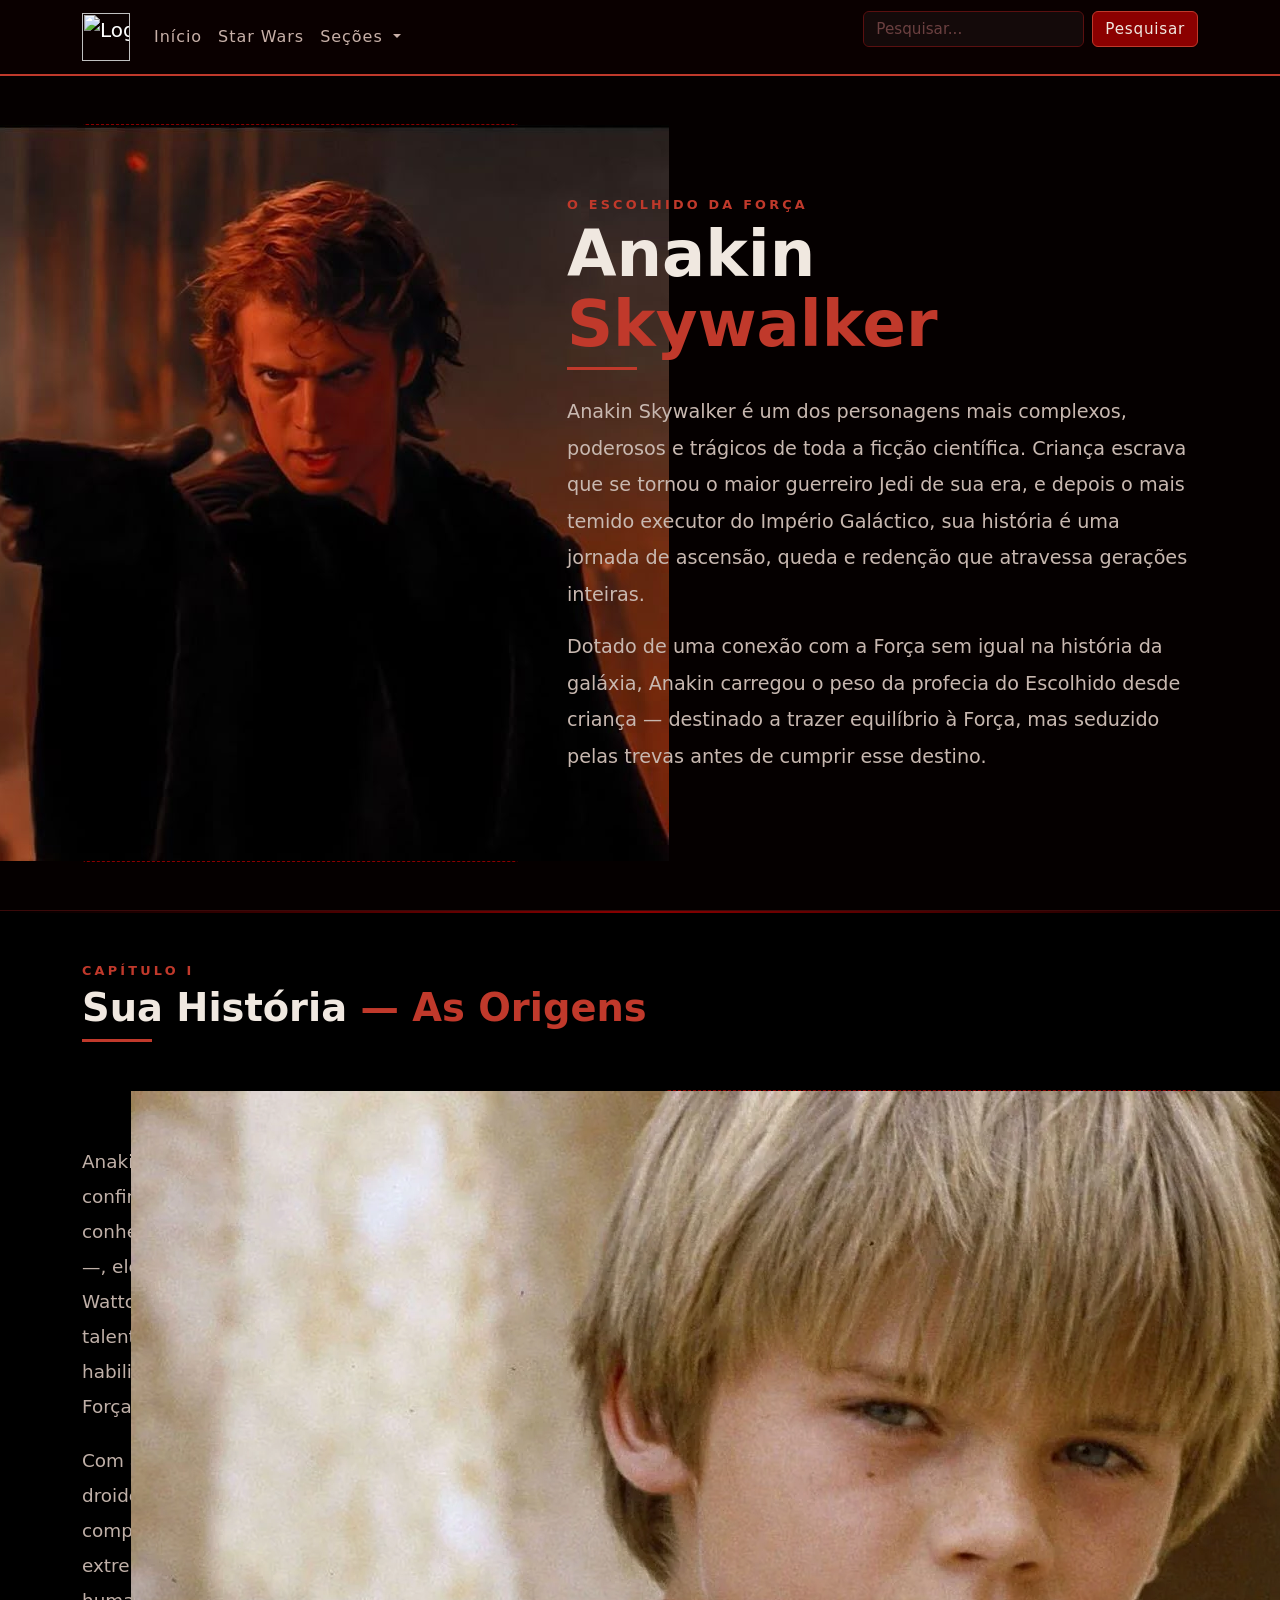
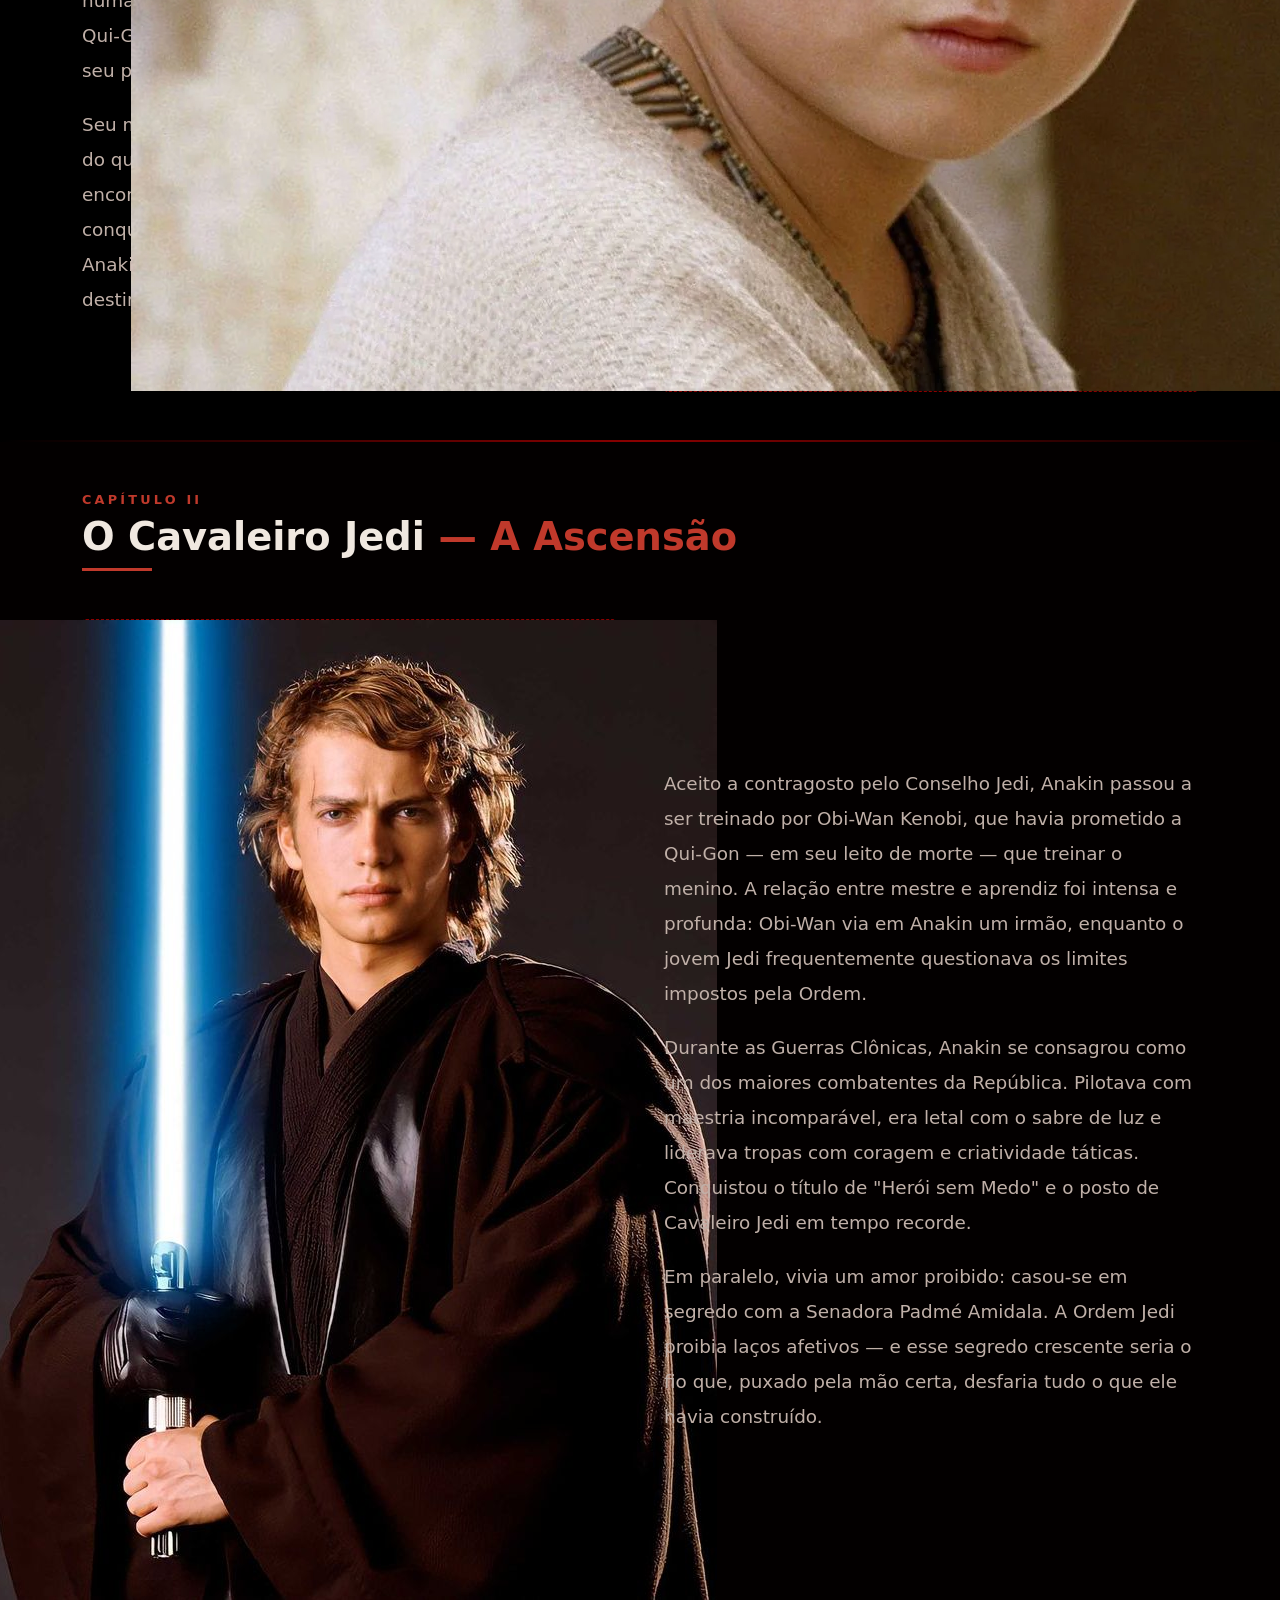
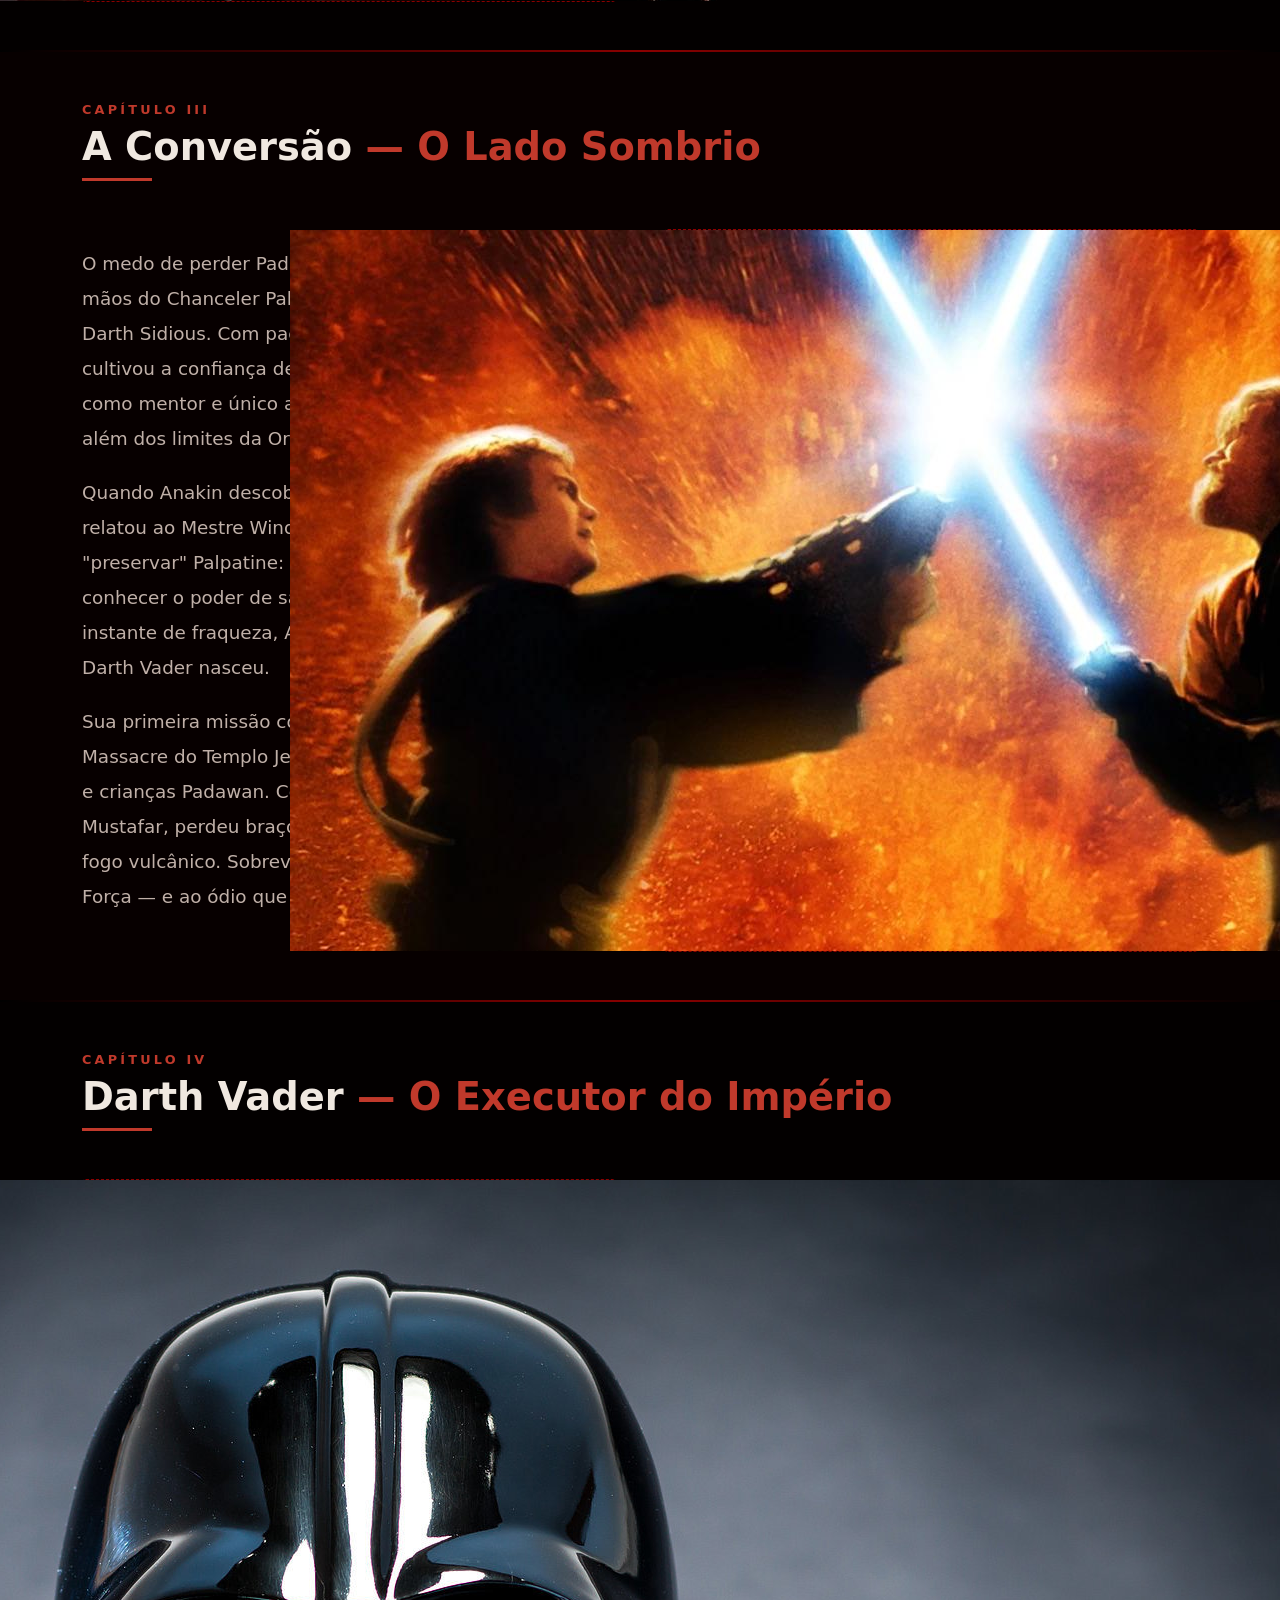
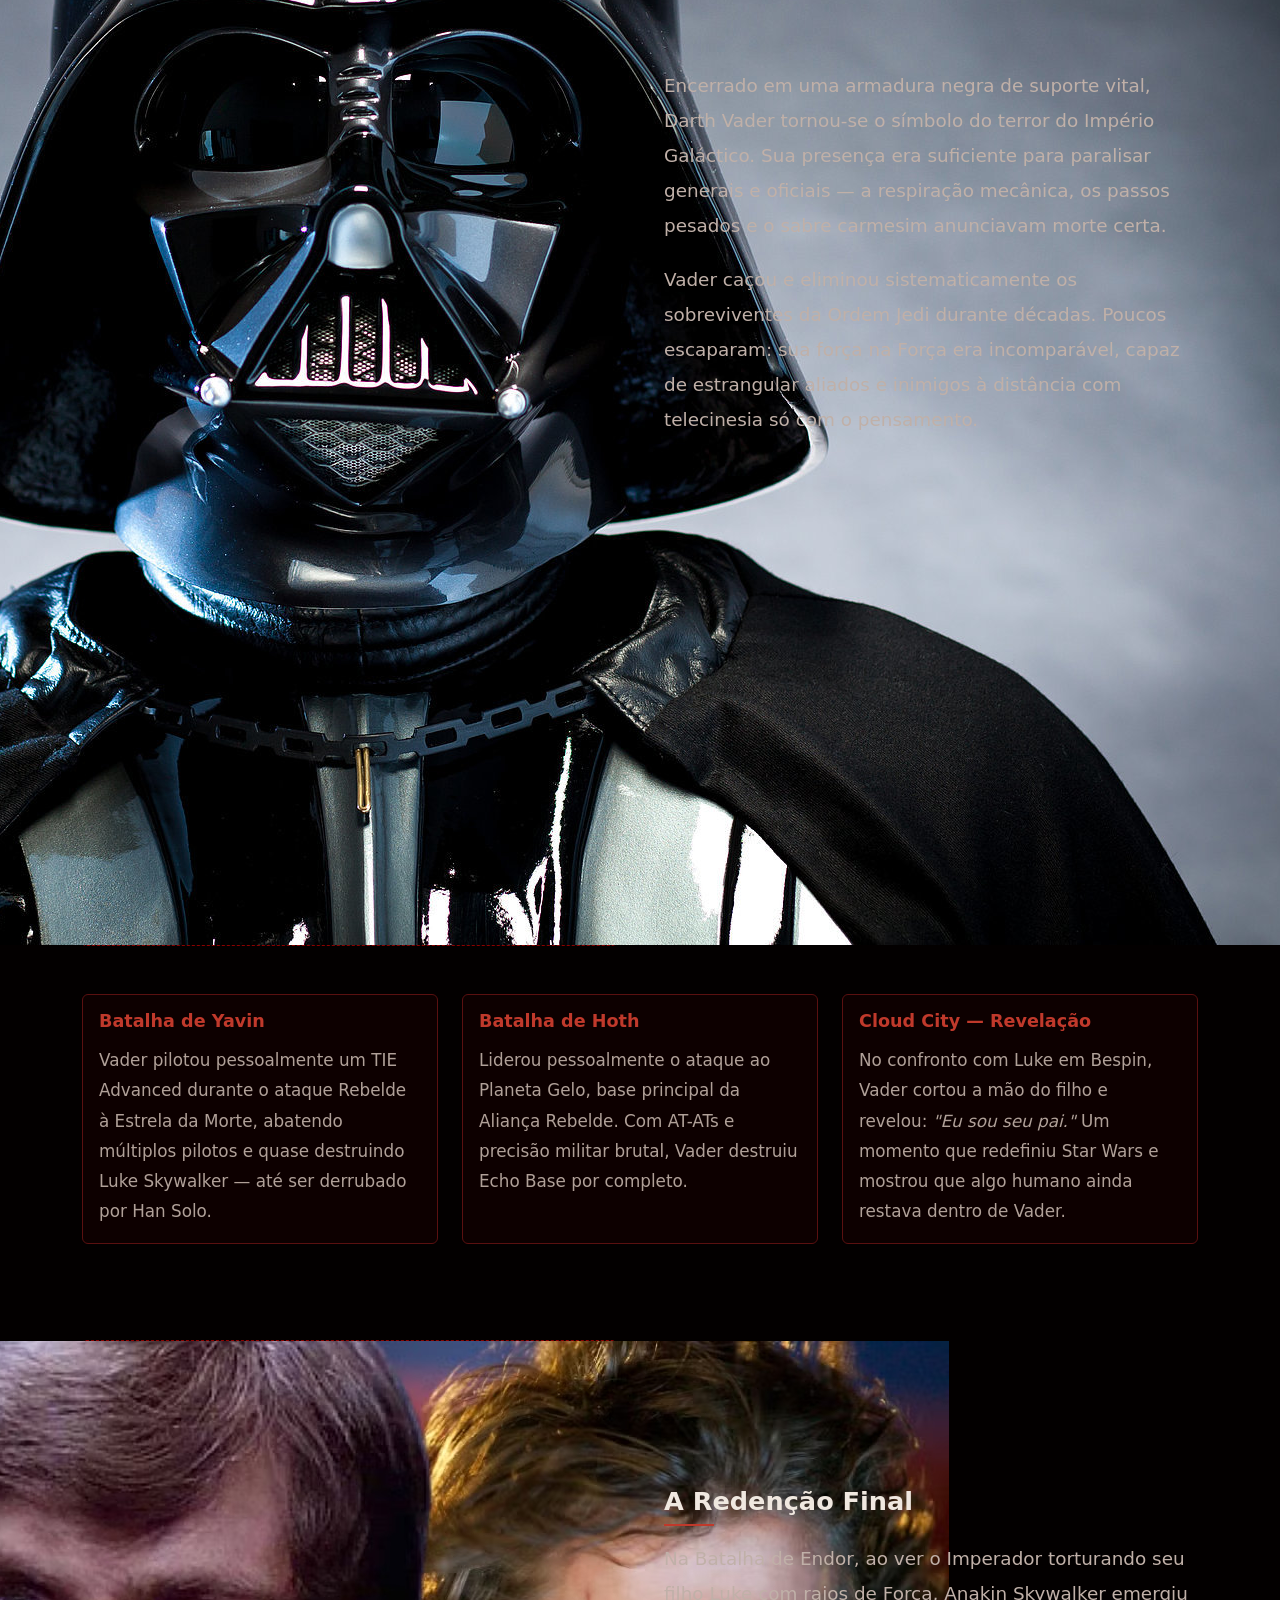
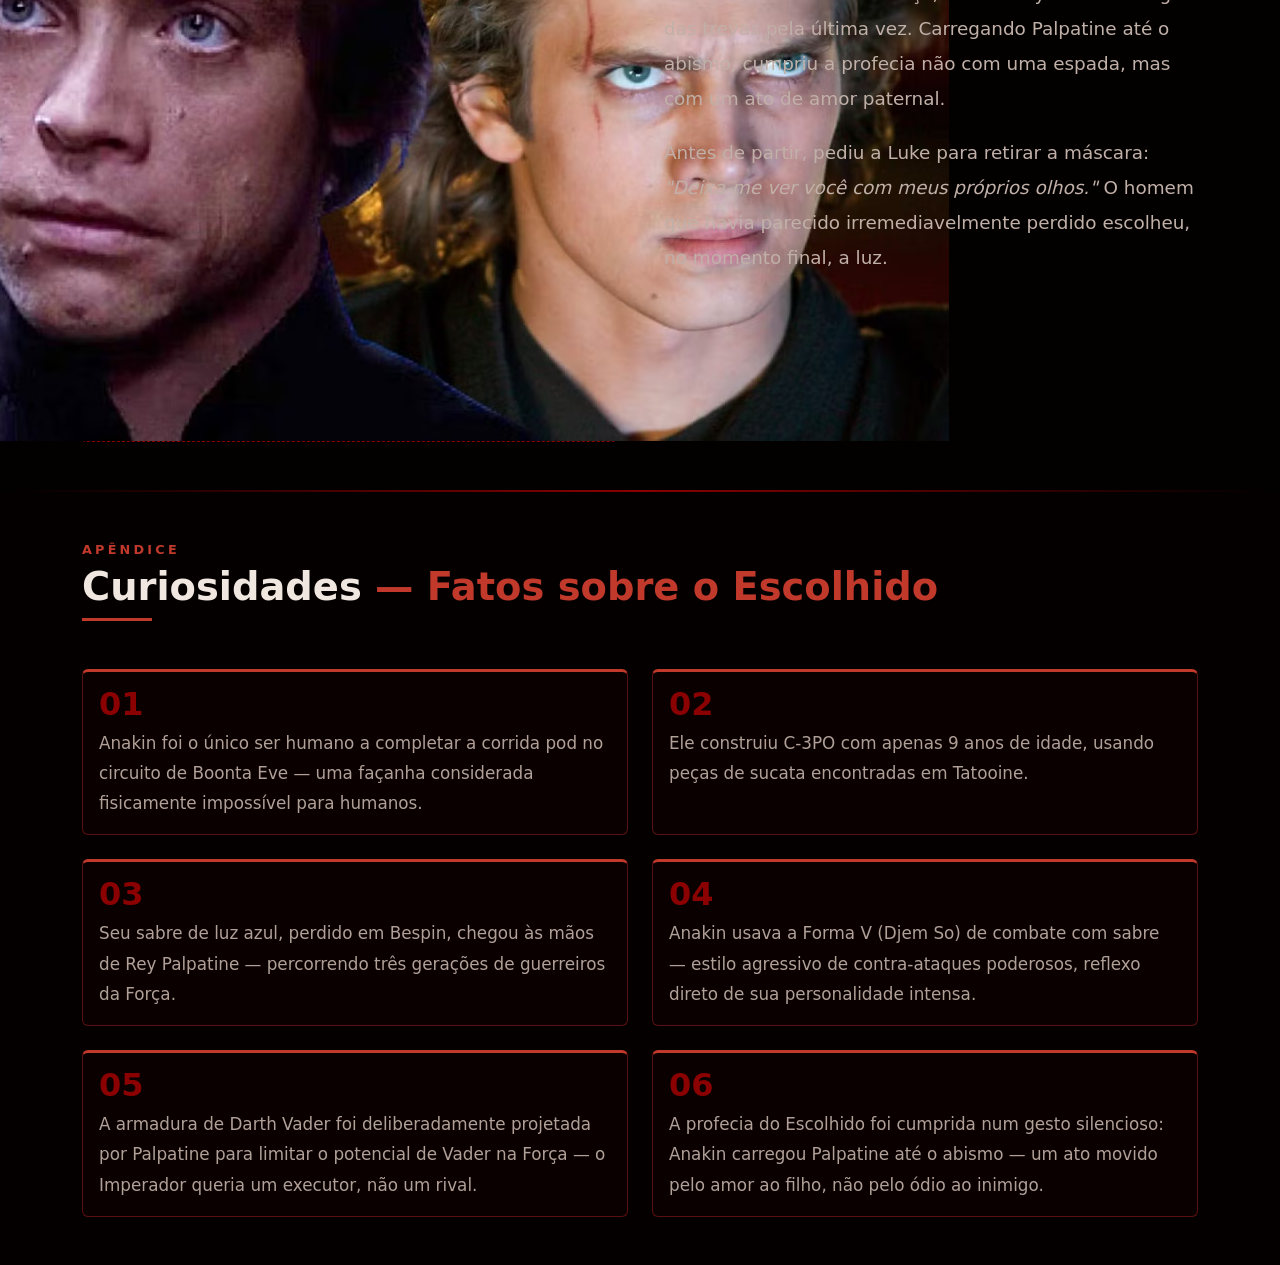
==== commit daf7f7a0: "add - area de curiosidades" ====
--- a/home.html
+++ b/home.html
@@ -295,11 +295,90 @@
 
     <div class="section-divider"></div>
 
-    
+    <!-- SEÇÃO 5: CURIOSIDADES -->
+    <section id="curiosidades" class="py-5">
+        <div class="container">
+            <div class="row mb-4">
+                <div class="col-12">
+                    <p class="section-label">APÊNDICE</p>
+                    <h2 class="section-title">Curiosidades <span class="red-text">— Fatos sobre o Escolhido</span></h2>
+                    <div class="red-line mb-4"></div>
+                </div>
+            </div>
+            <div class="row g-4">
+                <div class="col-md-6">
+                    <div class="card h-100 curio-card">
+                        <div class="card-body">
+                            <h6 class="curio-number">01</h6>
+                            <p class="card-text card-body-text">
+                                Anakin foi o único ser humano a completar a corrida pod no circuito de Boonta Eve —
+                                uma façanha considerada fisicamente impossível para humanos.
+                            </p>
+                        </div>
+                    </div>
+                </div>
+                <div class="col-md-6">
+                    <div class="card h-100 curio-card">
+                        <div class="card-body">
+                            <h6 class="curio-number">02</h6>
+                            <p class="card-text card-body-text">
+                                Ele construiu C-3PO com apenas 9 anos de idade, usando peças de sucata encontradas
+                                em Tatooine.
+                            </p>
+                        </div>
+                    </div>
+                </div>
+                <div class="col-md-6">
+                    <div class="card h-100 curio-card">
+                        <div class="card-body">
+                            <h6 class="curio-number">03</h6>
+                            <p class="card-text card-body-text">
+                                Seu sabre de luz azul, perdido em Bespin, chegou às mãos de Rey Palpatine —
+                                percorrendo três gerações de guerreiros da Força.
+                            </p>
+                        </div>
+                    </div>
+                </div>
+                <div class="col-md-6">
+                    <div class="card h-100 curio-card">
+                        <div class="card-body">
+                            <h6 class="curio-number">04</h6>
+                            <p class="card-text card-body-text">
+                                Anakin usava a Forma V (Djem So) de combate com sabre — estilo agressivo de
+                                contra-ataques poderosos, reflexo direto de sua personalidade intensa.
+                            </p>
+                        </div>
+                    </div>
+                </div>
+                <div class="col-md-6">
+                    <div class="card h-100 curio-card">
+                        <div class="card-body">
+                            <h6 class="curio-number">05</h6>
+                            <p class="card-text card-body-text">
+                                A armadura de Darth Vader foi deliberadamente projetada por Palpatine para limitar
+                                o potencial de Vader na Força — o Imperador queria um executor, não um rival.
+                            </p>
+                        </div>
+                    </div>
+                </div>
+                <div class="col-md-6">
+                    <div class="card h-100 curio-card">
+                        <div class="card-body">
+                            <h6 class="curio-number">06</h6>
+                            <p class="card-text card-body-text">
+                                A profecia do Escolhido foi cumprida num gesto silencioso: Anakin carregou Palpatine
+                                até o abismo — um ato movido pelo amor ao filho, não pelo ódio ao inimigo.
+                            </p>
+                        </div>
+                    </div>
+                </div>
+            </div>
+        </div>
+    </section>
+
     <script src="https://cdn.jsdelivr.net/npm/bootstrap@5.0.2/dist/js/bootstrap.bundle.min.js"
         integrity="sha384-MrcW6ZMFYlzcLA8Nl+NtUVF0sA7MsXsP1UyJoMp4YLEuNSfAP+JcXn/tWtIaxVXM"
         crossorigin="anonymous"></script>
     <script src="scripts/script.js"></script>
-
 </body>
 </html>
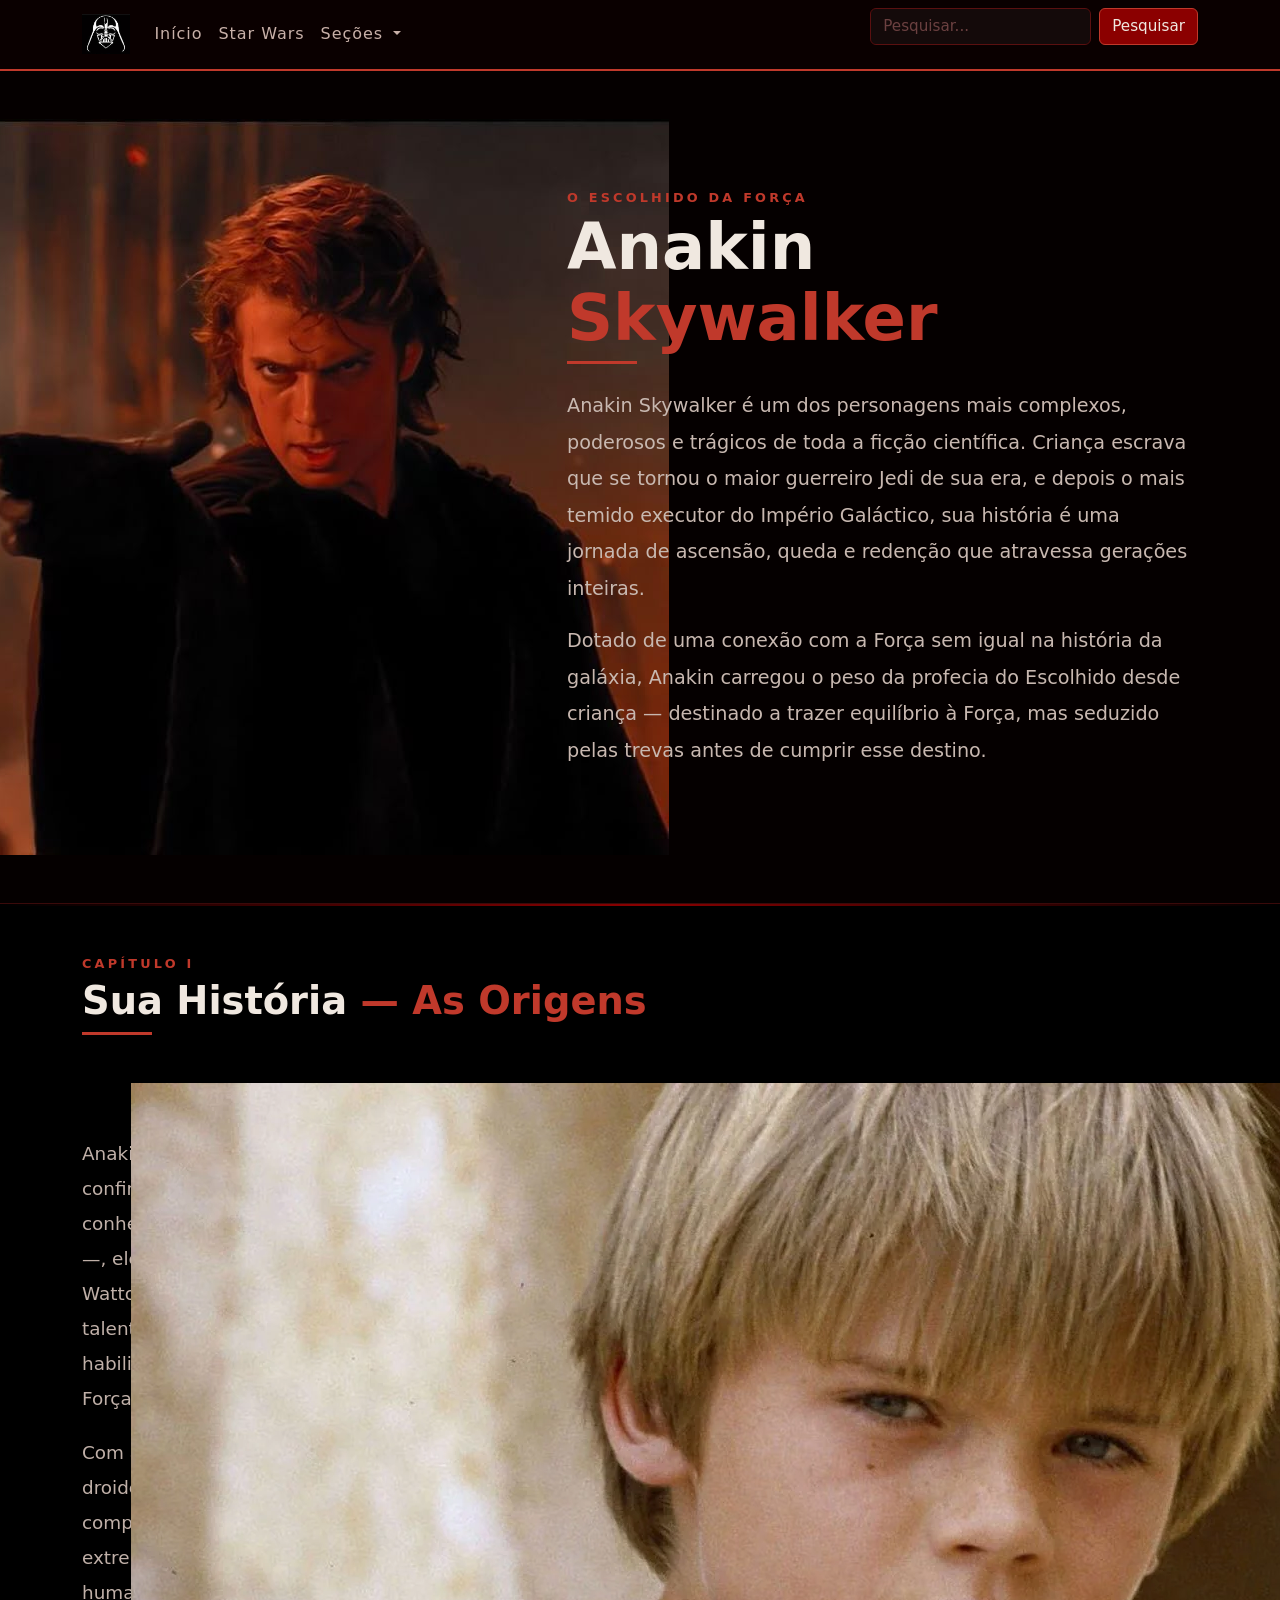
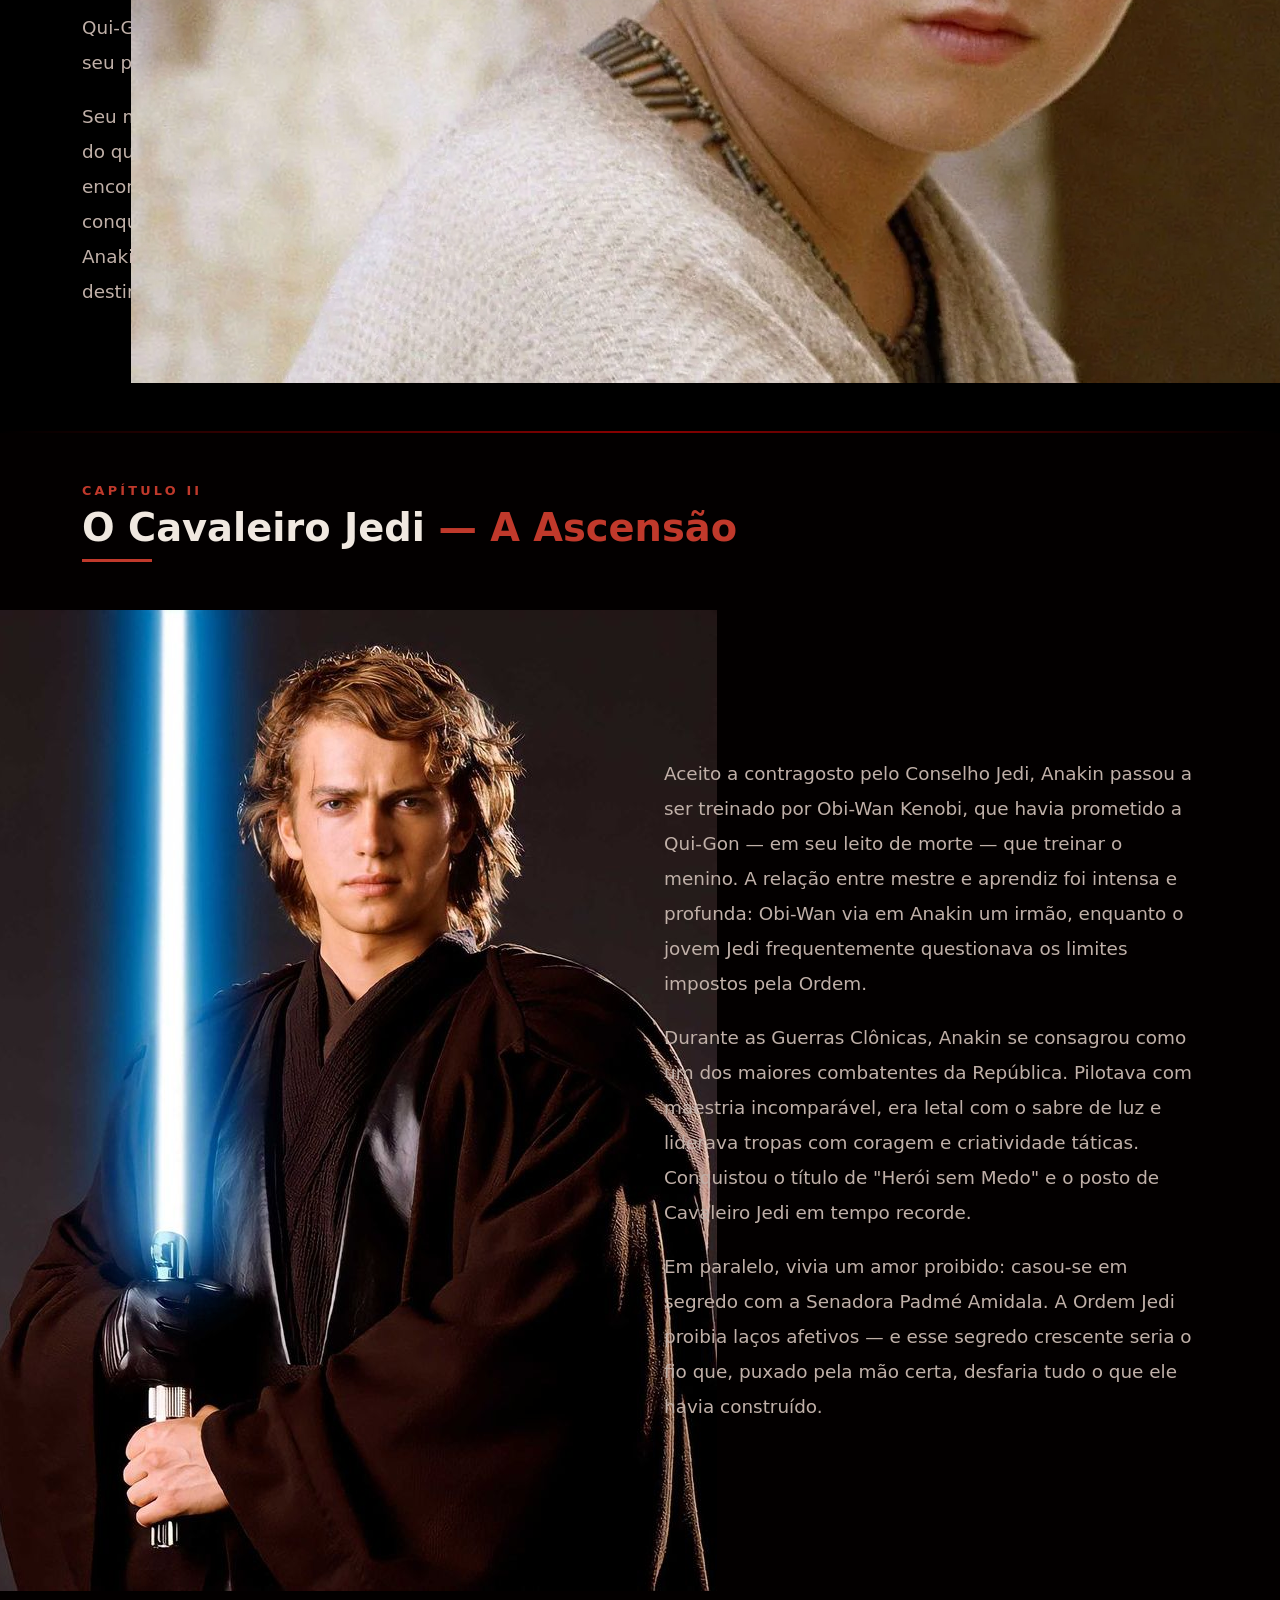
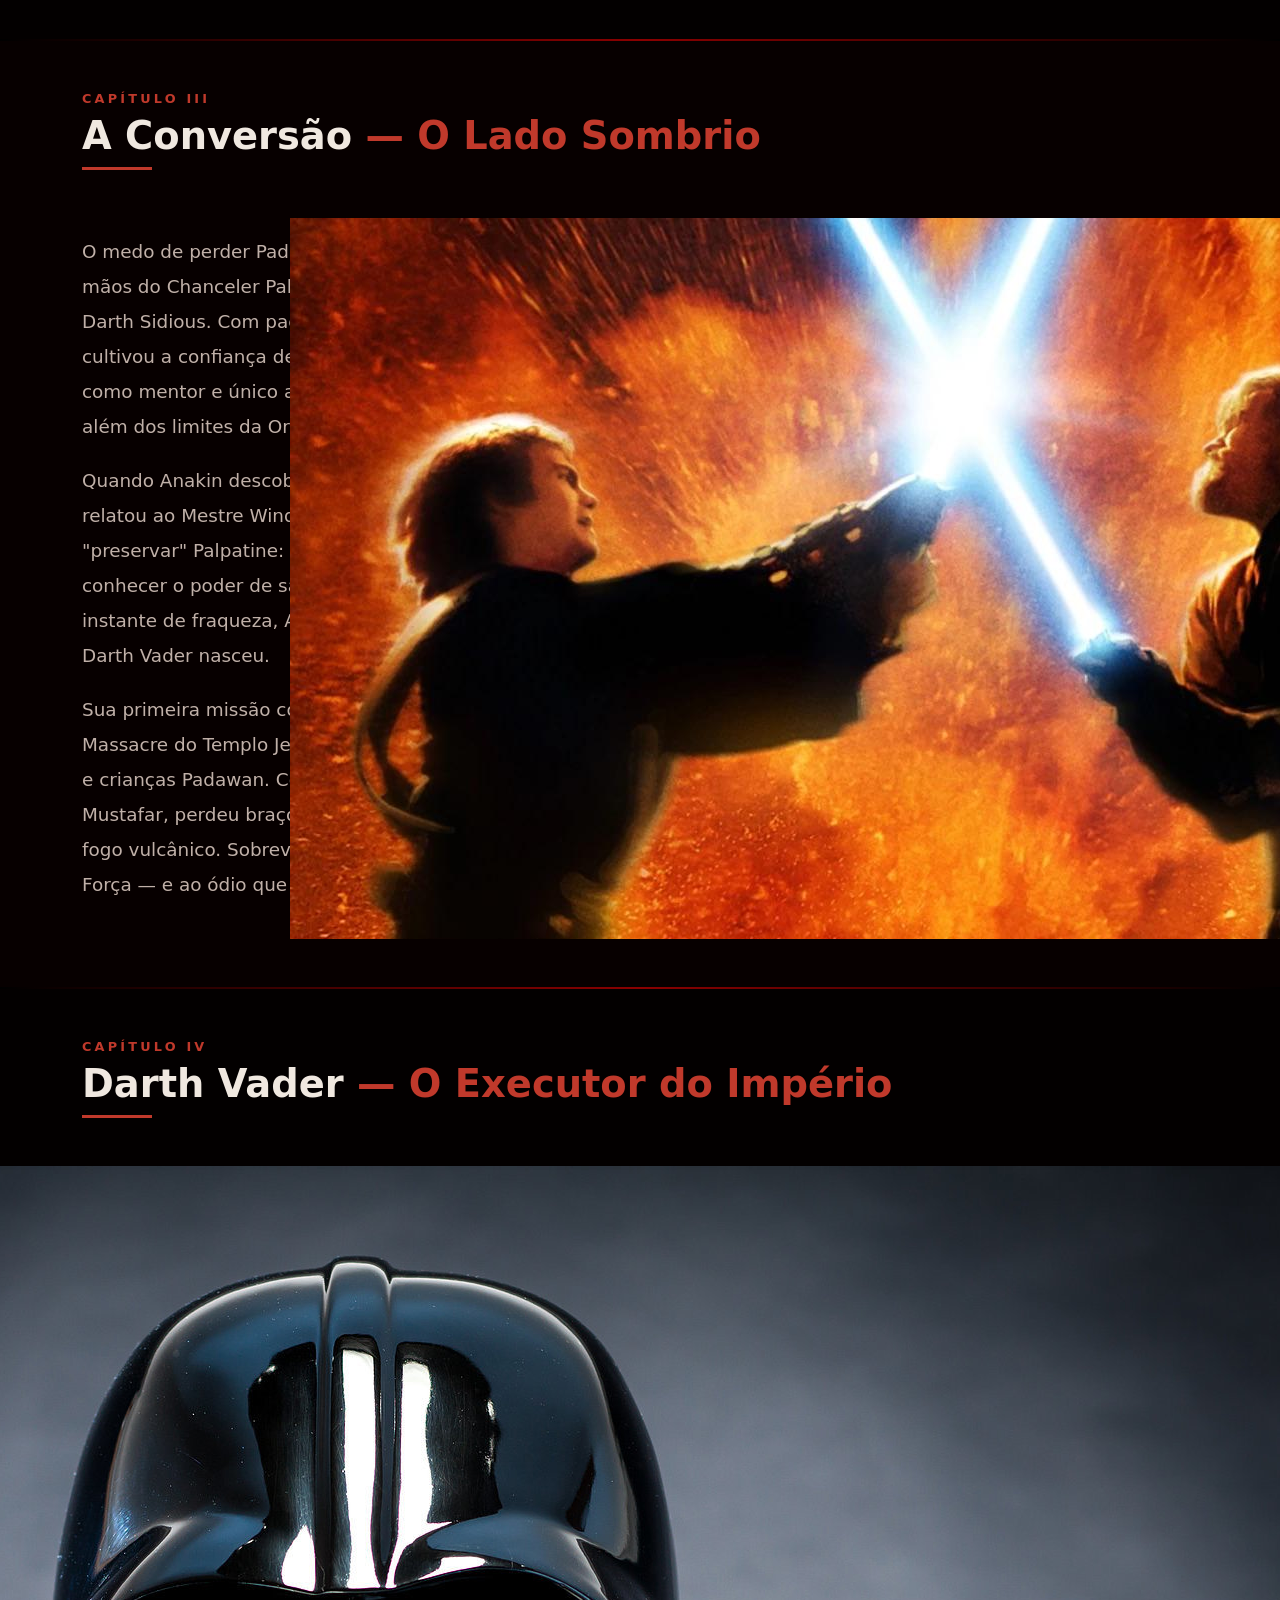
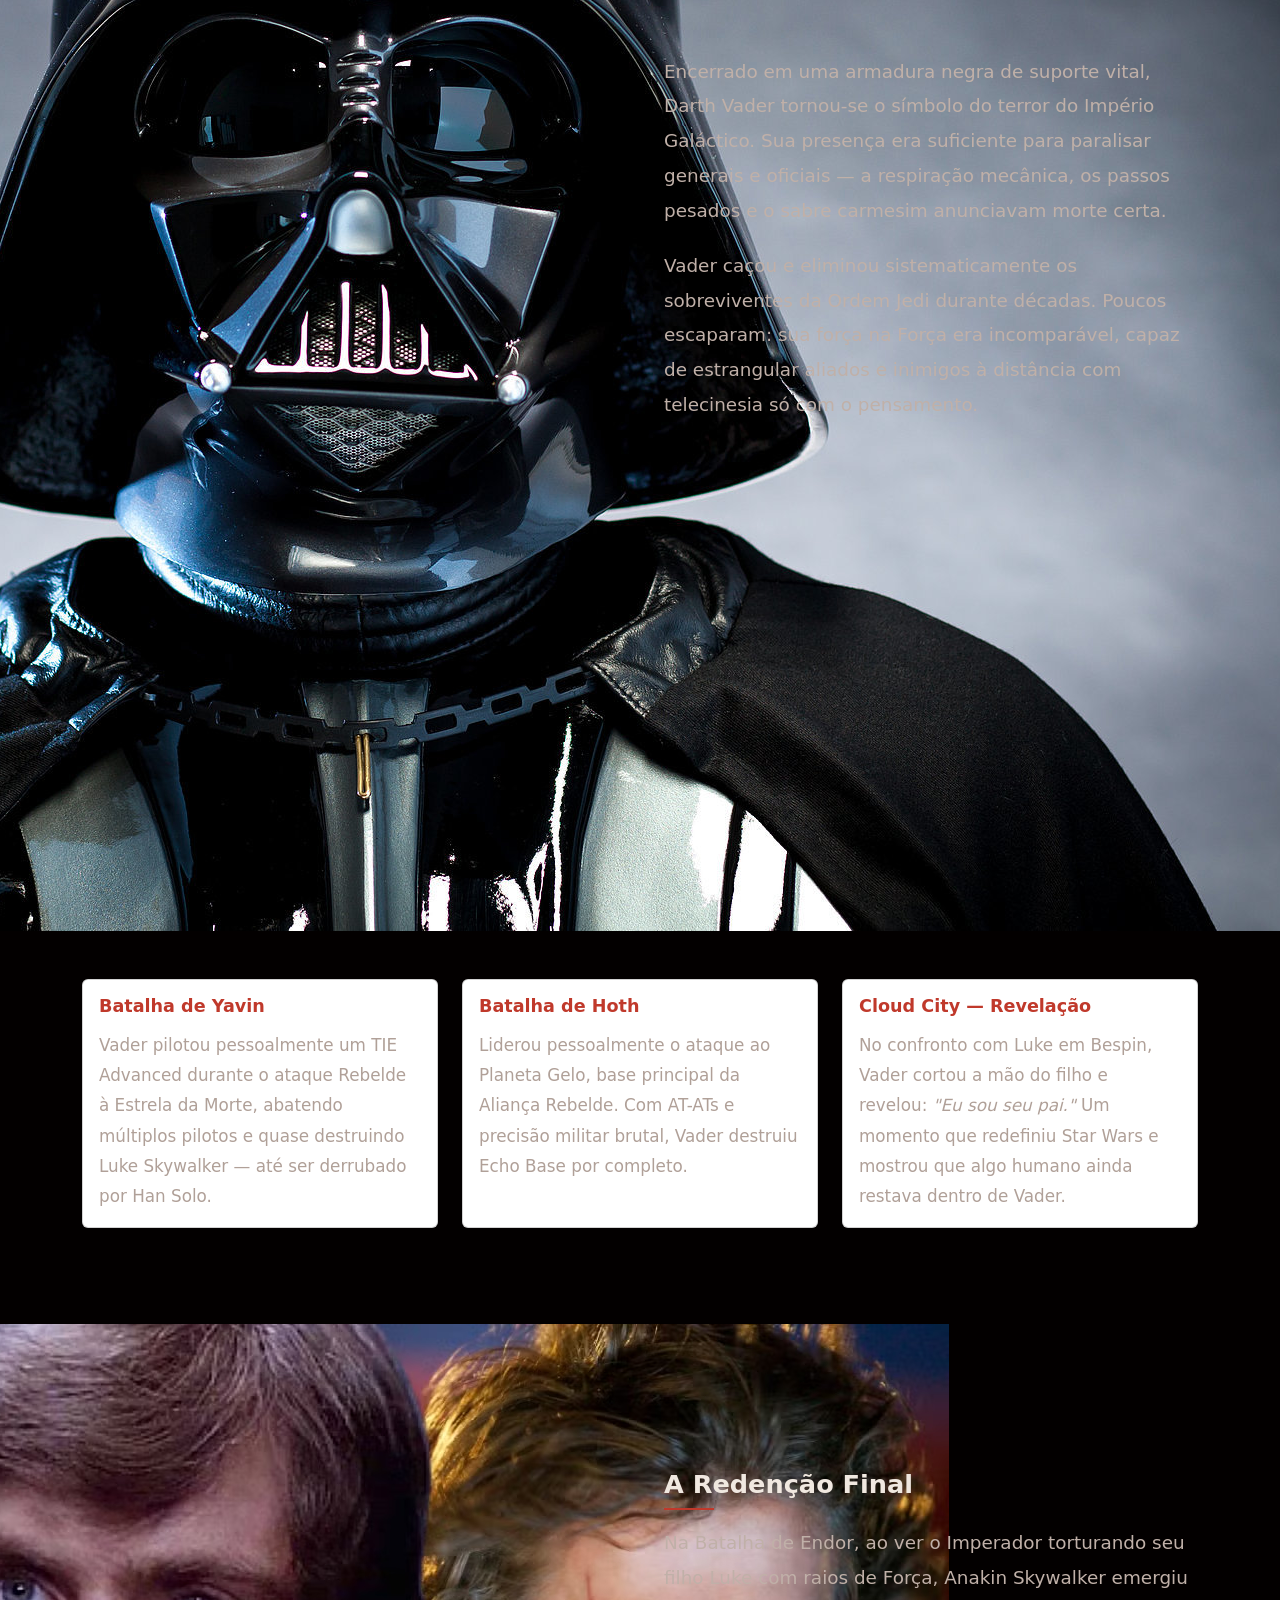
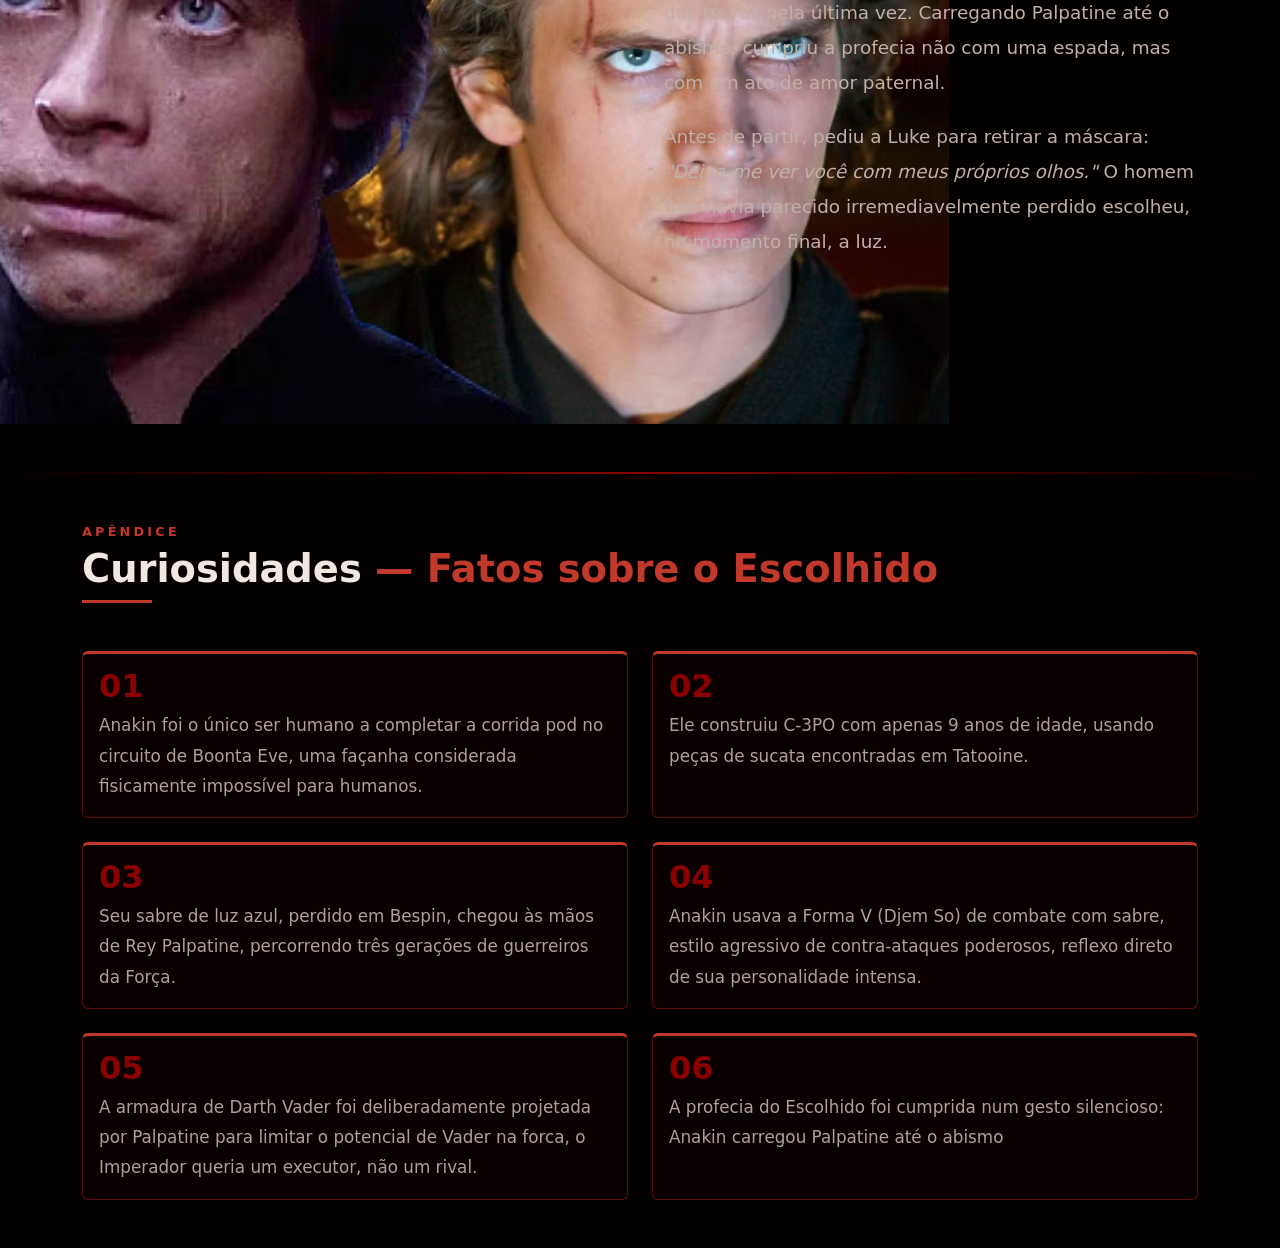
==== commit f0b50725: "add - ultima alteração no trabalho, juntamente do JS" ====
--- a/home.html
+++ b/home.html
@@ -13,7 +13,7 @@
     <nav class="navbar navbar-expand-lg navbar-dark" id="navbar-main">
         <div class="container">
             <a class="navbar-brand" href="home.html">
-                <img src="" alt="Logo" height="48">
+                <img src="assets/download.jpg" alt="Logo" height="40">
             </a>
             <button class="navbar-toggler" type="button" data-bs-toggle="collapse"
                 data-bs-target="#navbarContent" aria-controls="navbarContent"
@@ -54,7 +54,7 @@
         <div class="container">
             <div class="row align-items-center g-5">
                 <div class="col-md-5 text-center">
-                    <div class="img-block d-flex align-items-center justify-content-center" id="hero-img">
+                    <div class="img-flex d-flex align-items-center justify-content-center" id="hero-img">
                        <img src="assets/anakin.bravo.jpg" alt="">
                     </div>
                 </div>
@@ -110,7 +110,7 @@
                     </p>
                 </div>
                 <div class="col-md-6">
-                    <div class="img-block d-flex align-items-center justify-content-center">
+                    <div class="img-flex d-flex align-items-center justify-content-center">
                        <img src="assets/anakin.crianca.webp" alt="">
                     </div>
                 </div>
@@ -151,7 +151,7 @@
                     </p>
                 </div>
                 <div class="col-md-6 order-md-1">
-                    <div class="img-block d-flex align-items-center justify-content-center">
+                    <div class="img-flex d-flex align-items-center justify-content-center">
                        <img src="assets/anakin.jedi.jpg" alt="">
                     </div>
                 </div>
@@ -192,7 +192,7 @@
                     </p>
                 </div>
                 <div class="col-md-6">
-                    <div class="img-block d-flex align-items-center justify-content-center">
+                    <div class="img-flex d-flex align-items-center justify-content-center">
                       <img src="assets/a-queda-em-mustafar.jpeg" alt="">
                     </div>
                 </div>
@@ -226,7 +226,7 @@
                     </p>
                 </div>
                 <div class="col-md-6 order-md-1">
-                    <div class="img-block d-flex align-items-center justify-content-center">
+                    <div class="img-flex d-flex align-items-center justify-content-center">
                         <img src="assets/darth.vader.jpg" alt="darth vader malvadao">
                     </div>
                 </div>
@@ -271,7 +271,7 @@
 
             <div class="row mt-5 align-items-center g-5">
                 <div class="col-md-6">
-                    <div class="img-block d-flex align-items-center justify-content-center">
+                    <div class="img-flex d-flex align-items-center justify-content-center">
                        <img src="assets/amigos-inimigos.avif" alt="">
                     </div>
                 </div>
@@ -311,7 +311,7 @@
                         <div class="card-body">
                             <h6 class="curio-number">01</h6>
                             <p class="card-text card-body-text">
-                                Anakin foi o único ser humano a completar a corrida pod no circuito de Boonta Eve —
+                                Anakin foi o único ser humano a completar a corrida pod no circuito de Boonta Eve,
                                 uma façanha considerada fisicamente impossível para humanos.
                             </p>
                         </div>
@@ -333,7 +333,7 @@
                         <div class="card-body">
                             <h6 class="curio-number">03</h6>
                             <p class="card-text card-body-text">
-                                Seu sabre de luz azul, perdido em Bespin, chegou às mãos de Rey Palpatine —
+                                Seu sabre de luz azul, perdido em Bespin, chegou às mãos de Rey Palpatine,
                                 percorrendo três gerações de guerreiros da Força.
                             </p>
                         </div>
@@ -344,7 +344,7 @@
                         <div class="card-body">
                             <h6 class="curio-number">04</h6>
                             <p class="card-text card-body-text">
-                                Anakin usava a Forma V (Djem So) de combate com sabre — estilo agressivo de
+                                Anakin usava a Forma V (Djem So) de combate com sabre, estilo agressivo de
                                 contra-ataques poderosos, reflexo direto de sua personalidade intensa.
                             </p>
                         </div>
@@ -356,7 +356,7 @@
                             <h6 class="curio-number">05</h6>
                             <p class="card-text card-body-text">
                                 A armadura de Darth Vader foi deliberadamente projetada por Palpatine para limitar
-                                o potencial de Vader na Força — o Imperador queria um executor, não um rival.
+                                o potencial de Vader na forca, o Imperador queria um executor, não um rival.
                             </p>
                         </div>
                     </div>
@@ -367,7 +367,7 @@
                             <h6 class="curio-number">06</h6>
                             <p class="card-text card-body-text">
                                 A profecia do Escolhido foi cumprida num gesto silencioso: Anakin carregou Palpatine
-                                até o abismo — um ato movido pelo amor ao filho, não pelo ódio ao inimigo.
+                                até o abismo
                             </p>
                         </div>
                     </div>
--- a/style.css
+++ b/style.css
@@ -1,11 +1,14 @@
-/* ── BASE ── */
+/* CONFIGURAÇÕES GERAIS */
+
 body#body-main {
     background-color: #000000;
     color: #e0d4cc;
     overflow-y: scroll;
 }
 
-/* ── NAVBAR ── */
+
+/* NAVBAR */
+
 #navbar-main {
     background-color: #0a0000 !important;
     border-bottom: 2px solid #c0392b;
@@ -41,7 +44,6 @@
     color: #f0e8e0;
     border: 1px solid #c0392b;
     font-size: 0.95rem;
-    letter-spacing: 0.05em;
 }
 
 #btn-search:hover {
@@ -50,22 +52,26 @@
 }
 
 .form-control {
-    background-color: rgba(255,255,255,0.04);
+    background-color: rgba(255, 255, 255, 0.04);
     border: 1px solid #5a1010;
     color: #e0d4cc;
     font-size: 0.95rem;
 }
 
-.form-control::placeholder { color: #6b4040; }
+.form-control::placeholder {
+    color: #6b4040;
+}
 
 .form-control:focus {
-    background-color: rgba(255,255,255,0.06);
+    background-color: rgba(255, 255, 255, 0.06);
     border-color: #c0392b;
-    box-shadow: 0 0 0 0.15rem rgba(192,57,43,0.25);
+    box-shadow: 0 0 0 0.15rem rgba(192, 57, 43, 0.25);
     color: #e0d4cc;
 }
 
-/* ── HERO ── */
+
+/* SEÇÃO HERO */
+
 #hero {
     background-color: #050000;
     border-bottom: 1px solid #3a0a0a;
@@ -82,14 +88,18 @@
     color: #c0392b;
 }
 
-/* ── SECTIONS ── */
-section { background-color: #000000; }
-#jedi         { background-color: #030000; }
-#queda        { background-color: #070000; }
-#vader        { background-color: #030000; }
-#curiosidades { background-color: #050000; }
-
-/* ── LABELS E TÍTULOS ── */
+
+/* FUNDO DE CADA SEÇÃO */
+
+section                { background-color: #000000; }
+#jedi                  { background-color: #030000; }
+#queda                 { background-color: #070000; }
+#vader                 { background-color: #030000; }
+#curiosidades          { background-color: #050000; }
+
+
+/* TÍTULOS E LABELS */
+
 .section-label {
     font-size: 0.8rem;
     letter-spacing: 0.25em;
@@ -110,9 +120,13 @@
     color: #f0e8e0;
 }
 
-.red-text { color: #c0392b; }
-
-/* ── LINHAS VERMELHAS ── */
+.red-text {
+    color: #c0392b;
+}
+
+
+/* LINHAS DECORATIVAS */
+
 .red-line {
     width: 70px;
     height: 3px;
@@ -126,7 +140,14 @@
     background-color: #c0392b;
 }
 
-/* ── TEXTOS ── */
+.section-divider {
+    height: 2px;
+    background: linear-gradient(to right, transparent, #8b0000, transparent);
+}
+
+
+/* TEXTOS DE CONTEÚDO */
+
 .lead-text {
     font-size: 1.2rem;
     line-height: 1.9;
@@ -146,7 +167,9 @@
     color: #b0a098;
 }
 
-/* ── BLOCOS DE IMAGEM ── */
+
+/* BLOCOS DE IMAGEM */
+
 .img-block {
     min-height: 380px;
     background-color: #0d0000;
@@ -158,8 +181,10 @@
     text-align: center;
 }
 
-/* ── CARDS DE BATALHA ── */
-#card-obra1, #card-obra2, #card-obra3 {
+
+/* CARDS DE BATALHAS */
+
+.card-obra {
     background-color: #0d0000;
     border: 1px solid #5a1010;
 }
@@ -171,7 +196,9 @@
     margin-bottom: 0.8rem;
 }
 
-/* ── CARDS DE CURIOSIDADES ── */
+
+/* CARDS DE CURIOSIDADES */
+
 .curio-card {
     background-color: #0a0000;
     border: 1px solid #5a1010;
@@ -186,13 +213,9 @@
     line-height: 1;
 }
 
-/* ── DIVIDER ── */
-.section-divider {
-    height: 2px;
-    background: linear-gradient(to right, transparent, #8b0000, transparent);
-}
-
-/* ── FOOTER ── */
+
+/* FOOTER */
+
 #footer-main {
     background-color: #0a0000;
     border-top: 2px solid #8b0000;
